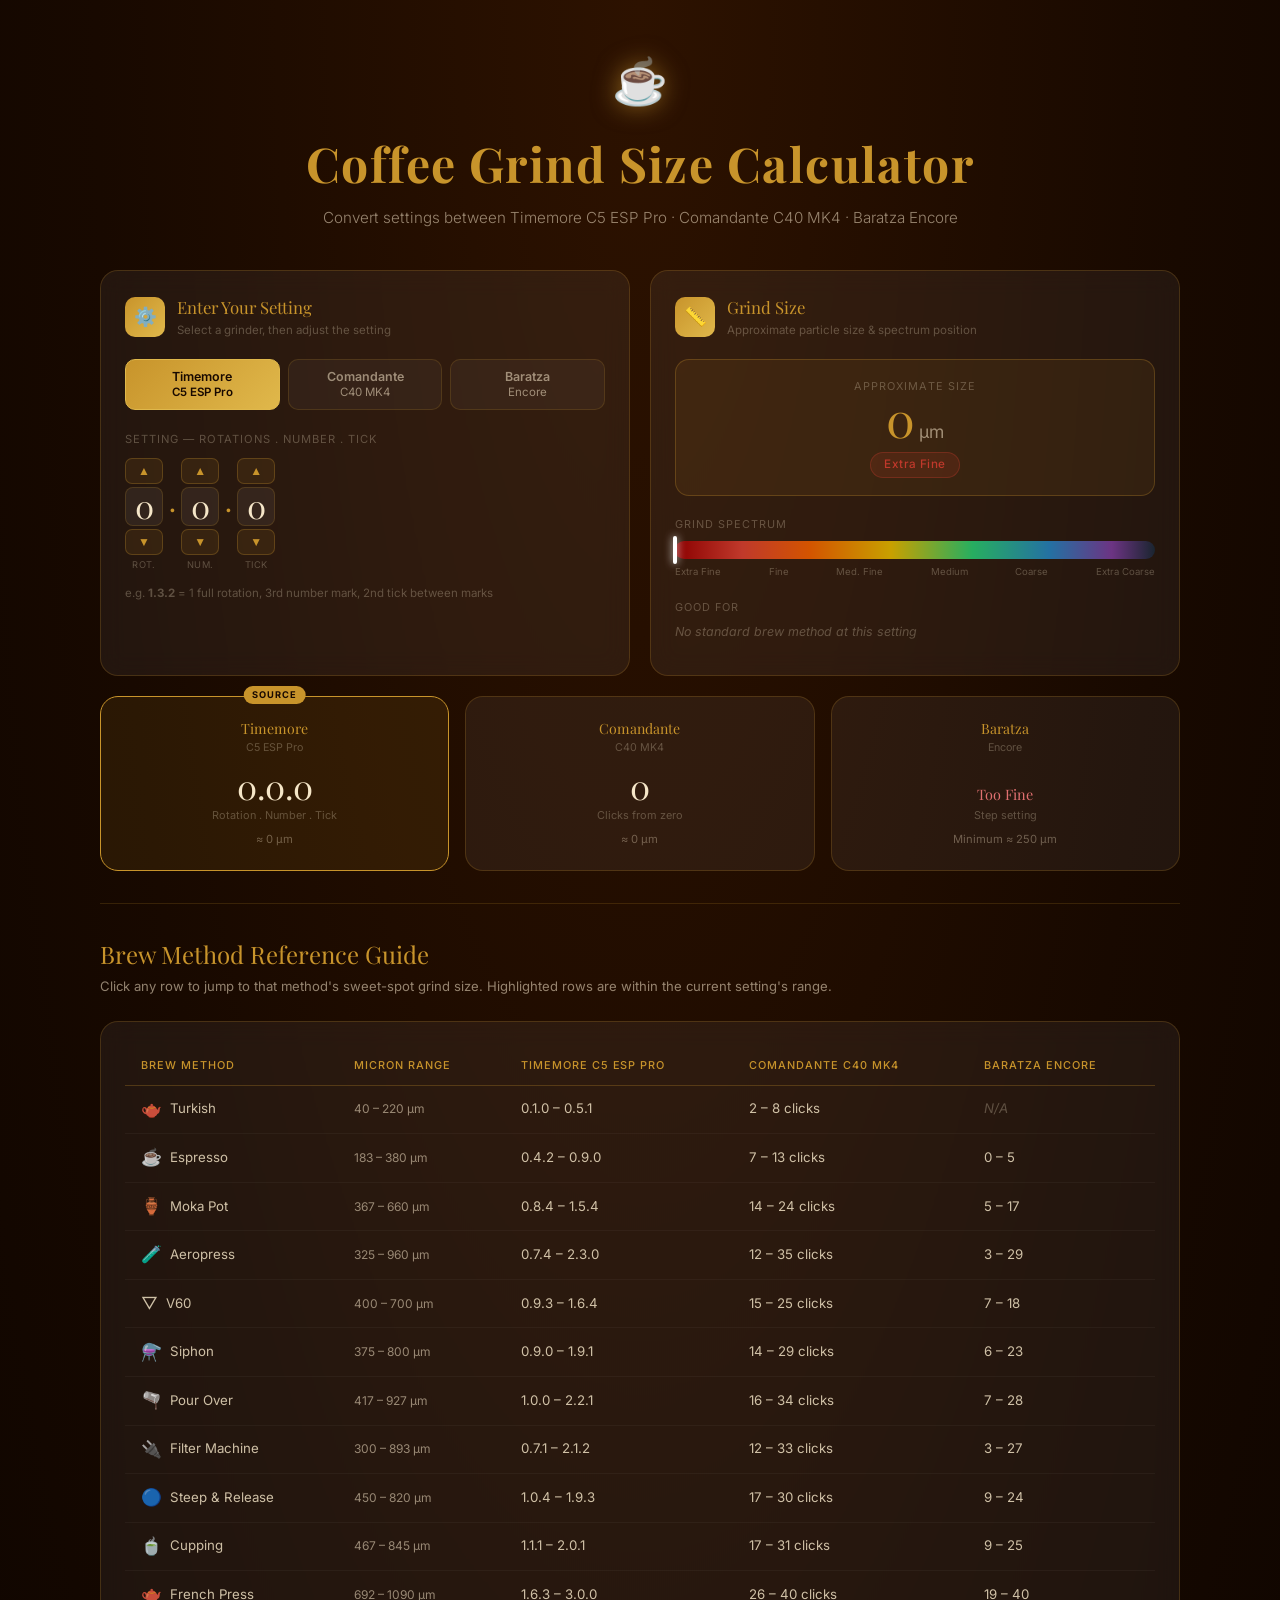
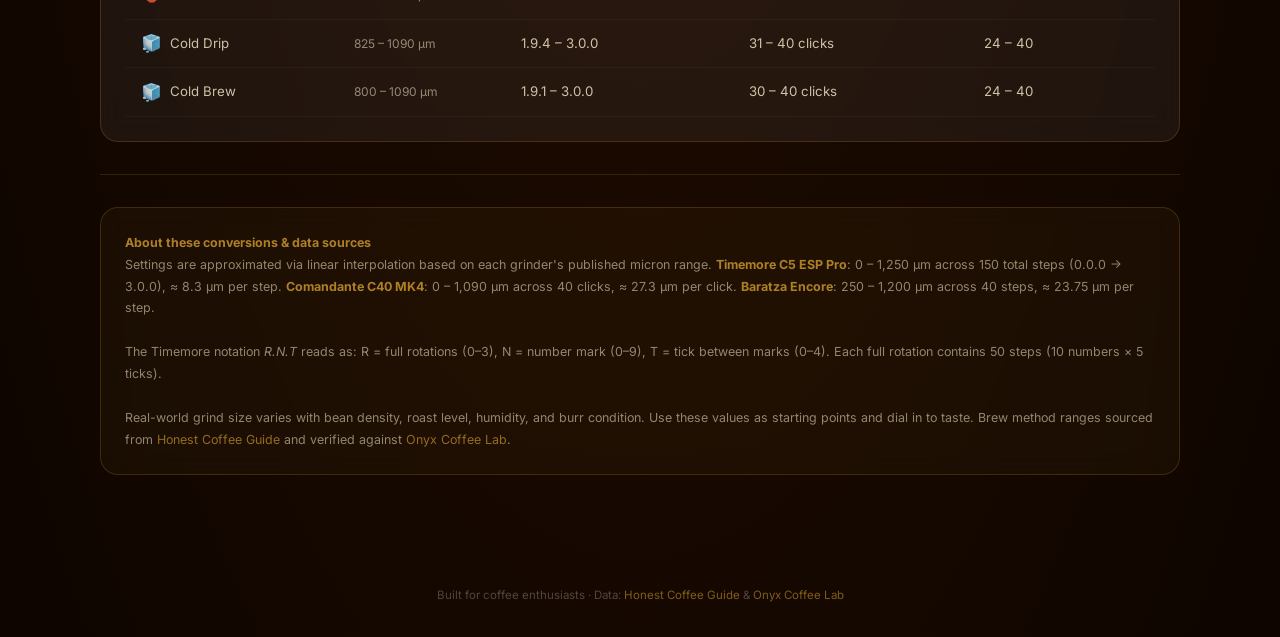
==== index.html @ e6c2d461 "Initial coffee grind calculator" ====
<!DOCTYPE html>
<html lang="en">
<head>
  <meta charset="UTF-8" />
  <meta name="viewport" content="width=device-width, initial-scale=1.0" />
  <title>Coffee Grind Size Calculator</title>
  <link rel="preconnect" href="https://fonts.googleapis.com" />
  <link href="https://fonts.googleapis.com/css2?family=Playfair+Display:ital,wght@0,400;0,600;0,700;1,400&family=Inter:wght@300;400;500;600&display=swap" rel="stylesheet" />
  <style>
    /* ── Reset & Variables ─────────────────────────────────── */
    *, *::before, *::after { box-sizing: border-box; margin: 0; padding: 0; }

    :root {
      --espresso:     #180900;
      --dark:         #2b1100;
      --mid:          #5c3317;
      --caramel:      #c8942b;
      --gold:         #e0b84b;
      --cream:        #f5e6c8;
      --muted:        rgba(245,230,200,0.55);
      --faint:        rgba(245,230,200,0.28);
      --card:         rgba(255,255,255,0.055);
      --card-border:  rgba(200,148,43,0.22);
      --card-hover:   rgba(200,148,43,0.1);
    }

    html { scroll-behavior: smooth; }

    body {
      font-family: 'Inter', sans-serif;
      background: radial-gradient(ellipse at top, #2d1200 0%, #180900 60%, #0e0500 100%);
      min-height: 100vh;
      color: var(--cream);
      line-height: 1.5;
    }

    /* ── Header ─────────────────────────────────────────────── */
    header {
      text-align: center;
      padding: 3rem 1.5rem 2.5rem;
    }
    .header-icon {
      font-size: 2.8rem;
      display: block;
      margin-bottom: 0.75rem;
      filter: drop-shadow(0 0 12px rgba(200,148,43,0.6));
    }
    header h1 {
      font-family: 'Playfair Display', serif;
      font-size: clamp(1.7rem, 4.5vw, 3rem);
      color: var(--caramel);
      letter-spacing: 0.03em;
    }
    header p {
      margin-top: 0.5rem;
      color: var(--muted);
      font-size: clamp(0.8rem, 2vw, 0.95rem);
      font-weight: 300;
    }

    /* ── Layout ─────────────────────────────────────────────── */
    main {
      max-width: 1120px;
      margin: 0 auto;
      padding: 0 1.25rem 5rem;
    }

    .grid-2 {
      display: grid;
      grid-template-columns: 1fr 1fr;
      gap: 1.25rem;
      margin-bottom: 1.25rem;
    }
    @media (max-width: 720px) { .grid-2 { grid-template-columns: 1fr; } }

    .grid-3 {
      display: grid;
      grid-template-columns: repeat(3, 1fr);
      gap: 1rem;
      margin-bottom: 2rem;
    }
    @media (max-width: 600px) { .grid-3 { grid-template-columns: 1fr; } }

    /* ── Cards ───────────────────────────────────────────────── */
    .card {
      background: var(--card);
      border: 1px solid var(--card-border);
      border-radius: 18px;
      padding: 1.5rem;
      backdrop-filter: blur(12px);
    }
    .card-head {
      display: flex;
      align-items: center;
      gap: 0.75rem;
      margin-bottom: 1.25rem;
    }
    .card-icon {
      width: 40px; height: 40px;
      background: linear-gradient(135deg, var(--caramel), var(--gold));
      border-radius: 10px;
      display: flex; align-items: center; justify-content: center;
      font-size: 1.15rem;
      flex-shrink: 0;
    }
    .card-title {
      font-family: 'Playfair Display', serif;
      font-size: 1.05rem;
      color: var(--caramel);
    }
    .card-sub {
      font-size: 0.72rem;
      color: var(--faint);
      margin-top: 0.1rem;
    }

    /* ── Grinder Tabs ────────────────────────────────────────── */
    .grinder-tabs {
      display: flex;
      gap: 0.5rem;
      margin-bottom: 1.35rem;
    }
    .g-tab {
      flex: 1;
      padding: 0.55rem 0.4rem;
      background: rgba(255,255,255,0.04);
      border: 1px solid rgba(200,148,43,0.18);
      border-radius: 10px;
      color: var(--muted);
      font-size: 0.72rem;
      font-family: 'Inter', sans-serif;
      line-height: 1.3;
      text-align: center;
      cursor: pointer;
      transition: all 0.2s;
    }
    .g-tab strong { display: block; font-size: 0.78rem; font-weight: 600; }
    .g-tab:hover { border-color: var(--caramel); color: var(--caramel); }
    .g-tab.active {
      background: linear-gradient(135deg, var(--caramel), var(--gold));
      border-color: var(--gold);
      color: var(--espresso);
      font-weight: 600;
    }

    /* ── Input Panels ────────────────────────────────────────── */
    .panel { display: none; }
    .panel.active { display: block; }

    .input-label {
      font-size: 0.7rem;
      text-transform: uppercase;
      letter-spacing: 0.09em;
      color: var(--faint);
      margin-bottom: 0.6rem;
    }

    /* Timemore spinners */
    .tm-spinners {
      display: flex;
      align-items: flex-start;
      gap: 0.2rem;
      flex-wrap: nowrap;
    }
    .spinner-col {
      display: flex;
      flex-direction: column;
      align-items: center;
      gap: 0.2rem;
    }
    .sp-btn {
      width: 38px; height: 26px;
      background: rgba(200,148,43,0.1);
      border: 1px solid rgba(200,148,43,0.28);
      border-radius: 7px;
      color: var(--caramel);
      font-size: 0.75rem;
      cursor: pointer;
      display: flex; align-items: center; justify-content: center;
      transition: all 0.15s;
      user-select: none;
    }
    .sp-btn:hover { background: rgba(200,148,43,0.25); border-color: var(--caramel); }
    .sp-val {
      font-family: 'Playfair Display', serif;
      font-size: 2rem;
      color: var(--cream);
      width: 38px;
      text-align: center;
      background: rgba(255,255,255,0.06);
      border: 1px solid rgba(200,148,43,0.2);
      border-radius: 8px;
      padding: 0.15rem 0;
      line-height: 1;
    }
    .sp-lbl {
      font-size: 0.58rem;
      color: var(--faint);
      text-transform: uppercase;
      letter-spacing: 0.05em;
    }
    .dot-sep {
      font-size: 1.9rem;
      color: var(--caramel);
      margin-top: 1.75rem;
      padding: 0 0.15rem;
      line-height: 1;
    }

    /* Click / Step controls */
    .num-ctrl {
      display: flex;
      align-items: center;
      gap: 0.75rem;
      margin-bottom: 0.75rem;
    }
    .num-btn {
      width: 36px; height: 36px;
      background: rgba(200,148,43,0.1);
      border: 1px solid rgba(200,148,43,0.3);
      border-radius: 9px;
      color: var(--caramel);
      font-size: 1.3rem;
      cursor: pointer;
      display: flex; align-items: center; justify-content: center;
      transition: all 0.15s;
      user-select: none;
      flex-shrink: 0;
    }
    .num-btn:hover { background: rgba(200,148,43,0.25); border-color: var(--caramel); }
    .num-val {
      font-family: 'Playfair Display', serif;
      font-size: 2.2rem;
      color: var(--cream);
      min-width: 56px;
      text-align: center;
    }
    input[type="range"] {
      flex: 1;
      height: 4px;
      appearance: none;
      background: rgba(200,148,43,0.25);
      border-radius: 2px;
      outline: none;
      cursor: pointer;
    }
    input[type="range"]::-webkit-slider-thumb {
      appearance: none;
      width: 18px; height: 18px;
      background: var(--caramel);
      border-radius: 50%;
      cursor: pointer;
      box-shadow: 0 0 6px rgba(200,148,43,0.5);
    }
    input[type="range"]::-moz-range-thumb {
      width: 18px; height: 18px;
      background: var(--caramel);
      border-radius: 50%;
      border: none;
      cursor: pointer;
    }
    .hint {
      font-size: 0.72rem;
      color: var(--faint);
      margin-top: 0.5rem;
    }

    /* ── Micron Display ──────────────────────────────────────── */
    .micron-box {
      text-align: center;
      padding: 1.1rem 1rem;
      background: rgba(200,148,43,0.09);
      border: 1px solid rgba(200,148,43,0.28);
      border-radius: 14px;
      margin-bottom: 1.25rem;
    }
    .micron-lbl {
      font-size: 0.68rem;
      text-transform: uppercase;
      letter-spacing: 0.1em;
      color: var(--faint);
    }
    .micron-num {
      font-family: 'Playfair Display', serif;
      font-size: 3rem;
      color: var(--caramel);
      line-height: 1;
      margin: 0.2rem 0;
    }
    .micron-unit { font-size: 1.1rem; color: var(--muted); }
    .zone-badge {
      display: inline-block;
      margin-top: 0.4rem;
      padding: 0.2rem 0.85rem;
      border-radius: 20px;
      font-size: 0.73rem;
      font-weight: 500;
      letter-spacing: 0.04em;
    }

    /* ── Spectrum Bar ────────────────────────────────────────── */
    .spectrum-wrap { margin-bottom: 1.25rem; }
    .spectrum-title {
      font-size: 0.68rem;
      text-transform: uppercase;
      letter-spacing: 0.09em;
      color: var(--faint);
      margin-bottom: 0.55rem;
    }
    .spectrum-track {
      position: relative;
      height: 18px;
      border-radius: 9px;
      background: linear-gradient(to right,
        #8B0000 0%, #c0392b 14%,
        #d35400 28%,
        #c8a000 45%,
        #27ae60 62%,
        #2471a3 78%,
        #6c3483 91%,
        #1a252f 100%
      );
      overflow: visible;
    }
    .s-marker {
      position: absolute;
      top: -5px;
      width: 4px;
      height: 28px;
      background: #fff;
      border-radius: 2px;
      transform: translateX(-50%);
      transition: left 0.25s ease;
      box-shadow: 0 0 8px rgba(255,255,255,0.85);
      pointer-events: none;
    }
    .spectrum-labs {
      display: flex;
      justify-content: space-between;
      margin-top: 0.35rem;
      font-size: 0.6rem;
      color: var(--faint);
    }

    /* ── Suggested Methods ───────────────────────────────────── */
    .sug-label {
      font-size: 0.68rem;
      text-transform: uppercase;
      letter-spacing: 0.09em;
      color: var(--faint);
      margin-bottom: 0.45rem;
    }
    .sug-pills { display: flex; flex-wrap: wrap; gap: 0.35rem; min-height: 28px; }
    .sug-pill {
      padding: 0.2rem 0.65rem;
      border: 1px solid rgba(200,148,43,0.3);
      border-radius: 20px;
      background: rgba(200,148,43,0.1);
      font-size: 0.72rem;
      color: var(--caramel);
    }
    .sug-none { font-size: 0.78rem; color: var(--faint); font-style: italic; }

    /* ── Result Cards ────────────────────────────────────────── */
    .res-card {
      background: var(--card);
      border: 1px solid var(--card-border);
      border-radius: 18px;
      padding: 1.35rem 1rem;
      text-align: center;
      position: relative;
      transition: border-color 0.2s, background 0.2s;
    }
    .res-card.source {
      border-color: var(--caramel);
      background: rgba(200,148,43,0.11);
    }
    .res-card.source::before {
      content: 'SOURCE';
      position: absolute;
      top: -11px;
      left: 50%;
      transform: translateX(-50%);
      background: var(--caramel);
      color: var(--espresso);
      font-size: 0.58rem;
      font-weight: 700;
      padding: 2px 9px;
      border-radius: 10px;
      letter-spacing: 0.1em;
    }
    .res-brand {
      font-family: 'Playfair Display', serif;
      font-size: 0.88rem;
      color: var(--caramel);
    }
    .res-model {
      font-size: 0.67rem;
      color: var(--faint);
      margin-bottom: 0.75rem;
    }
    .res-setting {
      font-family: 'Playfair Display', serif;
      font-size: 2.1rem;
      color: var(--cream);
      line-height: 1.1;
    }
    .res-unit {
      font-size: 0.68rem;
      color: var(--faint);
      margin-top: 0.15rem;
    }
    .res-approx {
      font-size: 0.7rem;
      color: rgba(245,230,200,0.35);
      margin-top: 0.5rem;
    }
    .oor { color: #e07070; font-size: 0.9rem; }

    /* ── Divider ─────────────────────────────────────────────── */
    .divider {
      height: 1px;
      background: rgba(200,148,43,0.18);
      margin: 2rem 0;
    }

    /* ── Section Heading ─────────────────────────────────────── */
    .sec-title {
      font-family: 'Playfair Display', serif;
      font-size: 1.5rem;
      color: var(--caramel);
      margin-bottom: 0.35rem;
    }
    .sec-sub {
      font-size: 0.82rem;
      color: var(--muted);
      margin-bottom: 1.5rem;
    }

    /* ── Brew Table ──────────────────────────────────────────── */
    .table-wrap { overflow-x: auto; }
    table {
      width: 100%;
      border-collapse: collapse;
      font-size: 0.83rem;
      min-width: 600px;
    }
    thead th {
      padding: 0.7rem 1rem;
      text-align: left;
      font-size: 0.68rem;
      text-transform: uppercase;
      letter-spacing: 0.09em;
      color: var(--caramel);
      font-weight: 500;
      border-bottom: 1px solid rgba(200,148,43,0.28);
      white-space: nowrap;
    }
    tbody td {
      padding: 0.7rem 1rem;
      border-bottom: 1px solid rgba(255,255,255,0.04);
      color: rgba(245,230,200,0.82);
      vertical-align: middle;
    }
    tbody tr { cursor: pointer; transition: background 0.15s; }
    tbody tr:hover td { background: rgba(200,148,43,0.08); }
    tbody tr.in-range td { background: rgba(200,148,43,0.13); }
    tbody tr.in-range td:first-child { border-left: 3px solid var(--caramel); }
    .meth-cell { display: flex; align-items: center; gap: 0.5rem; }
    .meth-icon { font-size: 1.05rem; }
    .na { color: var(--faint); font-style: italic; }
    .micron-range {
      font-size: 0.75rem;
      color: var(--muted);
      white-space: nowrap;
    }

    /* ── Notes ───────────────────────────────────────────────── */
    .notes {
      font-size: 0.78rem;
      color: var(--muted);
      line-height: 1.75;
    }
    .notes strong { color: rgba(200,148,43,0.85); }
    .notes a { color: rgba(200,148,43,0.7); text-decoration: none; }
    .notes a:hover { color: var(--caramel); text-decoration: underline; }

    /* ── Footer ──────────────────────────────────────────────── */
    footer {
      text-align: center;
      padding: 2rem 1rem;
      font-size: 0.72rem;
      color: var(--faint);
    }
    footer a { color: rgba(200,148,43,0.6); text-decoration: none; }

    /* ── Responsive tweaks ───────────────────────────────────── */
    @media (max-width: 440px) {
      .tm-spinners { gap: 0.1rem; }
      .sp-val { width: 34px; font-size: 1.7rem; }
      .sp-btn { width: 34px; }
      .dot-sep { font-size: 1.5rem; }
    }
  </style>
</head>
<body>

<header>
  <span class="header-icon">☕</span>
  <h1>Coffee Grind Size Calculator</h1>
  <p>Convert settings between Timemore C5 ESP Pro · Comandante C40 MK4 · Baratza Encore</p>
</header>

<main>

  <!-- ── Top Row: Input + Display ─────────────────────────── -->
  <div class="grid-2">

    <!-- Input Panel -->
    <div class="card">
      <div class="card-head">
        <div class="card-icon">⚙️</div>
        <div>
          <div class="card-title">Enter Your Setting</div>
          <div class="card-sub">Select a grinder, then adjust the setting</div>
        </div>
      </div>

      <div class="grinder-tabs">
        <button class="g-tab active" id="tab-timemore" onclick="selectGrinder('timemore')">
          <strong>Timemore</strong>C5 ESP Pro
        </button>
        <button class="g-tab" id="tab-comandante" onclick="selectGrinder('comandante')">
          <strong>Comandante</strong>C40 MK4
        </button>
        <button class="g-tab" id="tab-baratza" onclick="selectGrinder('baratza')">
          <strong>Baratza</strong>Encore
        </button>
      </div>

      <!-- Timemore Panel -->
      <div class="panel active" id="panel-timemore">
        <div class="input-label">Setting — Rotations . Number . Tick</div>
        <div class="tm-spinners">
          <div class="spinner-col">
            <button class="sp-btn" onclick="adjSpinner('r',1)">▲</button>
            <div class="sp-val" id="sv-r">0</div>
            <button class="sp-btn" onclick="adjSpinner('r',-1)">▼</button>
            <div class="sp-lbl">Rot.</div>
          </div>
          <div class="dot-sep">.</div>
          <div class="spinner-col">
            <button class="sp-btn" onclick="adjSpinner('n',1)">▲</button>
            <div class="sp-val" id="sv-n">0</div>
            <button class="sp-btn" onclick="adjSpinner('n',-1)">▼</button>
            <div class="sp-lbl">Num.</div>
          </div>
          <div class="dot-sep">.</div>
          <div class="spinner-col">
            <button class="sp-btn" onclick="adjSpinner('t',1)">▲</button>
            <div class="sp-val" id="sv-t">0</div>
            <button class="sp-btn" onclick="adjSpinner('t',-1)">▼</button>
            <div class="sp-lbl">Tick</div>
          </div>
        </div>
        <p class="hint" style="margin-top:0.8rem">
          e.g. <strong>1.3.2</strong> = 1 full rotation, 3rd number mark, 2nd tick between marks
        </p>
      </div>

      <!-- Comandante Panel -->
      <div class="panel" id="panel-comandante">
        <div class="input-label">Clicks from Zero (0 – 40)</div>
        <div class="num-ctrl">
          <button class="num-btn" onclick="adjClicks(-1)">−</button>
          <div class="num-val" id="nv-clicks">0</div>
          <button class="num-btn" onclick="adjClicks(1)">+</button>
        </div>
        <input type="range" min="0" max="40" value="0" id="sl-clicks" oninput="setClicks(+this.value)" />
        <p class="hint">Each click ≈ 27.3 μm · Red Clix upgrade halves each step to ~13.6 μm</p>
      </div>

      <!-- Baratza Panel -->
      <div class="panel" id="panel-baratza">
        <div class="input-label">Step Setting (0 – 40)</div>
        <div class="num-ctrl">
          <button class="num-btn" onclick="adjSteps(-1)">−</button>
          <div class="num-val" id="nv-steps">0</div>
          <button class="num-btn" onclick="adjSteps(1)">+</button>
        </div>
        <input type="range" min="0" max="40" value="0" id="sl-steps" oninput="setSteps(+this.value)" />
        <p class="hint">Each step ≈ 23.75 μm · Range: 250 – 1,200 μm</p>
      </div>
    </div>

    <!-- Display Panel -->
    <div class="card">
      <div class="card-head">
        <div class="card-icon">📏</div>
        <div>
          <div class="card-title">Grind Size</div>
          <div class="card-sub">Approximate particle size &amp; spectrum position</div>
        </div>
      </div>

      <div class="micron-box">
        <div class="micron-lbl">Approximate Size</div>
        <div>
          <span class="micron-num" id="disp-microns">0</span>
          <span class="micron-unit">μm</span>
        </div>
        <span class="zone-badge" id="zone-badge">—</span>
      </div>

      <div class="spectrum-wrap">
        <div class="spectrum-title">Grind Spectrum</div>
        <div class="spectrum-track">
          <div class="s-marker" id="s-marker" style="left:0%"></div>
        </div>
        <div class="spectrum-labs">
          <span>Extra Fine</span>
          <span>Fine</span>
          <span>Med. Fine</span>
          <span>Medium</span>
          <span>Coarse</span>
          <span>Extra Coarse</span>
        </div>
      </div>

      <div class="sug-label">Good for</div>
      <div class="sug-pills" id="sug-pills">
        <span class="sug-none">Adjust the setting to see brew method suggestions</span>
      </div>
    </div>

  </div><!-- end grid-2 -->

  <!-- ── Converted Settings ─────────────────────────────────── -->
  <div class="grid-3">
    <div class="res-card source" id="rc-timemore">
      <div class="res-brand">Timemore</div>
      <div class="res-model">C5 ESP Pro</div>
      <div class="res-setting" id="rv-timemore">0.0.0</div>
      <div class="res-unit">Rotation . Number . Tick</div>
      <div class="res-approx" id="ra-timemore">≈ 0 μm</div>
    </div>
    <div class="res-card" id="rc-comandante">
      <div class="res-brand">Comandante</div>
      <div class="res-model">C40 MK4</div>
      <div class="res-setting" id="rv-comandante">0</div>
      <div class="res-unit">Clicks from zero</div>
      <div class="res-approx" id="ra-comandante">≈ 0 μm</div>
    </div>
    <div class="res-card" id="rc-baratza">
      <div class="res-brand">Baratza</div>
      <div class="res-model">Encore</div>
      <div class="res-setting" id="rv-baratza">0</div>
      <div class="res-unit">Step setting</div>
      <div class="res-approx" id="ra-baratza">≈ 250 μm</div>
    </div>
  </div>

  <div class="divider"></div>

  <!-- ── Brew Method Reference Table ────────────────────────── -->
  <div class="sec-title">Brew Method Reference Guide</div>
  <div class="sec-sub">
    Click any row to jump to that method's sweet-spot grind size.
    Highlighted rows are within the current setting's range.
  </div>

  <div class="card">
    <div class="table-wrap">
      <table id="brew-table">
        <thead>
          <tr>
            <th>Brew Method</th>
            <th>Micron Range</th>
            <th>Timemore C5 ESP Pro</th>
            <th>Comandante C40 MK4</th>
            <th>Baratza Encore</th>
          </tr>
        </thead>
        <tbody id="brew-tbody"></tbody>
      </table>
    </div>
  </div>

  <div class="divider"></div>

  <!-- ── Notes ──────────────────────────────────────────────── -->
  <div class="card" style="background: rgba(200,148,43,0.05);">
    <p class="notes">
      <strong>About these conversions &amp; data sources</strong><br>
      Settings are approximated via linear interpolation based on each grinder's published micron range.
      <strong>Timemore C5 ESP Pro</strong>: 0 – 1,250 μm across 150 total steps (0.0.0 → 3.0.0), ≈ 8.3 μm per step.
      <strong>Comandante C40 MK4</strong>: 0 – 1,090 μm across 40 clicks, ≈ 27.3 μm per click.
      <strong>Baratza Encore</strong>: 250 – 1,200 μm across 40 steps, ≈ 23.75 μm per step.<br><br>
      The Timemore notation <em>R.N.T</em> reads as: R = full rotations (0–3), N = number mark (0–9), T = tick between marks (0–4).
      Each full rotation contains 50 steps (10 numbers × 5 ticks).<br><br>
      Real-world grind size varies with bean density, roast level, humidity, and burr condition.
      Use these values as starting points and dial in to taste.
      Brew method ranges sourced from
      <a href="https://honestcoffeeguide.com/comandante-c40-mk4-grind-settings/" target="_blank" rel="noopener">Honest Coffee Guide</a>
      and verified against
      <a href="https://onyxcoffeelab.com/pages/grind-size-calculator" target="_blank" rel="noopener">Onyx Coffee Lab</a>.
    </p>
  </div>

</main>

<footer>
  <p>Built for coffee enthusiasts ·
    Data: <a href="https://honestcoffeeguide.com" target="_blank" rel="noopener">Honest Coffee Guide</a>
    &amp; <a href="https://onyxcoffeelab.com/pages/grind-size-calculator" target="_blank" rel="noopener">Onyx Coffee Lab</a>
  </p>
</footer>

<script>
/* ═══════════════════════════════════════════════════════════════
   CONSTANTS
═══════════════════════════════════════════════════════════════ */

// Grinder calibration constants (linear model)
const TM = {
  stepsPerRot: 50,       // 10 numbers × 5 ticks
  maxSteps: 150,         // 3.0.0
  maxMicrons: 1250,
  micronsPerStep: 1250 / 150  // ≈ 8.333
};
const CMD = {
  maxClicks: 40,
  maxMicrons: 1090,
  micronsPerClick: 1090 / 40  // 27.25
};
const BAR = {
  minStep: 0,
  maxStep: 40,
  minMicrons: 250,
  maxMicrons: 1200,
  get micronsPerStep() { return (this.maxMicrons - this.minMicrons) / this.maxStep; } // 23.75
};

// Grind zone definitions
const ZONES = [
  { label: 'Extra Fine',   min:    0, max:  200, color: '#c0392b' },
  { label: 'Fine',         min:  200, max:  400, color: '#d35400' },
  { label: 'Medium Fine',  min:  400, max:  600, color: '#c8a000' },
  { label: 'Medium',       min:  600, max:  800, color: '#27ae60' },
  { label: 'Medium Coarse',min:  800, max: 1000, color: '#2471a3' },
  { label: 'Coarse',       min: 1000, max: 1200, color: '#6c3483' },
  { label: 'Extra Coarse', min: 1200, max: 9999, color: '#2c3e50' },
];

// Brew methods — ranges from Honest Coffee Guide source data
// micronMin / micronMax derived from Timemore & Comandante data
const METHODS = [
  {
    name: 'Turkish',        icon: '🫖',
    micronMin:  40, micronMax:  220,
    tm:  { lo: '0.1.0', hi: '0.5.1' },
    cmd: { lo: 2,   hi: 8   },
    bar: null   // cannot grind fine enough
  },
  {
    name: 'Espresso',       icon: '☕',
    micronMin: 183, micronMax:  380,
    tm:  { lo: '0.4.2', hi: '0.9.0' },
    cmd: { lo: 7,   hi: 13  },
    bar: { lo: 0,   hi: 5   }
  },
  {
    name: 'Moka Pot',       icon: '🏺',
    micronMin: 367, micronMax:  660,
    tm:  { lo: '0.8.4', hi: '1.5.4' },
    cmd: { lo: 14,  hi: 24  },
    bar: { lo: 5,   hi: 17  }
  },
  {
    name: 'Aeropress',      icon: '🧪',
    micronMin: 325, micronMax:  960,
    tm:  { lo: '0.7.4', hi: '2.3.0' },
    cmd: { lo: 12,  hi: 35  },
    bar: { lo: 3,   hi: 29  }
  },
  {
    name: 'V60',            icon: '▽',
    micronMin: 400, micronMax:  700,
    tm:  { lo: '0.9.3', hi: '1.6.4' },
    cmd: { lo: 15,  hi: 25  },
    bar: { lo: 7,   hi: 18  }
  },
  {
    name: 'Siphon',         icon: '⚗️',
    micronMin: 375, micronMax:  800,
    tm:  { lo: '0.9.0', hi: '1.9.1' },
    cmd: { lo: 14,  hi: 29  },
    bar: { lo: 6,   hi: 23  }
  },
  {
    name: 'Pour Over',      icon: '🫗',
    micronMin: 417, micronMax:  927,
    tm:  { lo: '1.0.0', hi: '2.2.1' },
    cmd: { lo: 16,  hi: 34  },
    bar: { lo: 7,   hi: 28  }
  },
  {
    name: 'Filter Machine', icon: '🔌',
    micronMin: 300, micronMax:  893,
    tm:  { lo: '0.7.1', hi: '2.1.2' },
    cmd: { lo: 12,  hi: 33  },
    bar: { lo: 3,   hi: 27  }
  },
  {
    name: 'Steep & Release',icon: '🔵',
    micronMin: 450, micronMax:  820,
    tm:  { lo: '1.0.4', hi: '1.9.3' },
    cmd: { lo: 17,  hi: 30  },
    bar: { lo: 9,   hi: 24  }
  },
  {
    name: 'Cupping',        icon: '🍵',
    micronMin: 467, micronMax:  845,
    tm:  { lo: '1.1.1', hi: '2.0.1' },
    cmd: { lo: 17,  hi: 31  },
    bar: { lo: 9,   hi: 25  }
  },
  {
    name: 'French Press',   icon: '🫖',
    micronMin: 692, micronMax: 1090,
    tm:  { lo: '1.6.3', hi: '3.0.0' },
    cmd: { lo: 26,  hi: 40  },
    bar: { lo: 19,  hi: 40  }
  },
  {
    name: 'Cold Drip',      icon: '🧊',
    micronMin: 825, micronMax: 1090,
    tm:  { lo: '1.9.4', hi: '3.0.0' },
    cmd: { lo: 31,  hi: 40  },
    bar: { lo: 24,  hi: 40  }
  },
  {
    name: 'Cold Brew',      icon: '🧊',
    micronMin: 800, micronMax: 1090,
    tm:  { lo: '1.9.1', hi: '3.0.0' },
    cmd: { lo: 30,  hi: 40  },
    bar: { lo: 24,  hi: 40  }
  },
];

/* ═══════════════════════════════════════════════════════════════
   CONVERSION FUNCTIONS
═══════════════════════════════════════════════════════════════ */

function tmToMicrons(r, n, t) {
  return (r * TM.stepsPerRot + n * 5 + t) * TM.micronsPerStep;
}

function micronsToTm(µ) {
  const steps = Math.round(Math.min(TM.maxSteps, Math.max(0, µ / TM.micronsPerStep)));
  const r = Math.floor(steps / TM.stepsPerRot);
  const rem = steps % TM.stepsPerRot;
  const n = Math.floor(rem / 5);
  const t = rem % 5;
  return { r, n, t };
}

function cmdToMicrons(c)  { return c * CMD.micronsPerClick; }
function micronsToCmd(µ)  { return Math.round(Math.min(CMD.maxClicks, Math.max(0, µ / CMD.micronsPerClick))); }

function barToMicrons(s)  { return BAR.minMicrons + s * BAR.micronsPerStep; }
function micronsToBar(µ)  { return Math.round(Math.min(BAR.maxStep, Math.max(BAR.minStep, (µ - BAR.minMicrons) / BAR.micronsPerStep))); }

function tmStr(r, n, t)   { return `${r}.${n}.${t}`; }

/* ═══════════════════════════════════════════════════════════════
   APP STATE
═══════════════════════════════════════════════════════════════ */

let activeGrinder = 'timemore';
let currentMicrons = 0;

// Per-grinder state
const state = {
  timemore:   { r: 0, n: 0, t: 0 },
  comandante: { clicks: 0 },
  baratza:    { step: 0 }
};

/* ═══════════════════════════════════════════════════════════════
   GRINDER SELECTOR
═══════════════════════════════════════════════════════════════ */

function selectGrinder(g) {
  activeGrinder = g;
  ['timemore', 'comandante', 'baratza'].forEach(id => {
    document.getElementById('tab-'   + id).classList.toggle('active', id === g);
    document.getElementById('panel-' + id).classList.toggle('active', id === g);
    document.getElementById('rc-'    + id).classList.toggle('source', id === g);
  });
  // Recompute microns from currently-stored state for the new active grinder
  computeMicrons();
  updateAll();
}

/* ═══════════════════════════════════════════════════════════════
   INPUT HANDLERS
═══════════════════════════════════════════════════════════════ */

function adjSpinner(field, d) {
  const s = state.timemore;
  if (field === 'r') s.r = clamp(s.r + d, 0, 3);
  if (field === 'n') s.n = clamp(s.n + d, 0, 9);
  if (field === 't') s.t = clamp(s.t + d, 0, 4);
  // Cap at 3.0.0
  if (s.r === 3) { s.n = 0; s.t = 0; }
  document.getElementById('sv-r').textContent = s.r;
  document.getElementById('sv-n').textContent = s.n;
  document.getElementById('sv-t').textContent = s.t;
  computeMicrons(); updateAll();
}

function adjClicks(d) {
  state.comandante.clicks = clamp(state.comandante.clicks + d, 0, 40);
  syncClicksUI();
  computeMicrons(); updateAll();
}
function setClicks(v) {
  state.comandante.clicks = v;
  syncClicksUI();
  computeMicrons(); updateAll();
}
function syncClicksUI() {
  const c = state.comandante.clicks;
  document.getElementById('nv-clicks').textContent = c;
  document.getElementById('sl-clicks').value = c;
}

function adjSteps(d) {
  state.baratza.step = clamp(state.baratza.step + d, 0, 40);
  syncStepsUI();
  computeMicrons(); updateAll();
}
function setSteps(v) {
  state.baratza.step = v;
  syncStepsUI();
  computeMicrons(); updateAll();
}
function syncStepsUI() {
  const s = state.baratza.step;
  document.getElementById('nv-steps').textContent = s;
  document.getElementById('sl-steps').value = s;
}

function computeMicrons() {
  if (activeGrinder === 'timemore') {
    const { r, n, t } = state.timemore;
    currentMicrons = tmToMicrons(r, n, t);
  } else if (activeGrinder === 'comandante') {
    currentMicrons = cmdToMicrons(state.comandante.clicks);
  } else {
    currentMicrons = barToMicrons(state.baratza.step);
  }
}

/* ═══════════════════════════════════════════════════════════════
   JUMP TO METHOD
═══════════════════════════════════════════════════════════════ */

function jumpToMethod(method) {
  const µ = Math.round((method.micronMin + method.micronMax) / 2);
  currentMicrons = µ;

  if (activeGrinder === 'timemore') {
    const { r, n, t } = micronsToTm(µ);
    state.timemore = { r, n, t };
    document.getElementById('sv-r').textContent = r;
    document.getElementById('sv-n').textContent = n;
    document.getElementById('sv-t').textContent = t;
  } else if (activeGrinder === 'comandante') {
    state.comandante.clicks = micronsToCmd(µ);
    syncClicksUI();
  } else {
    state.baratza.step = micronsToBar(µ);
    syncStepsUI();
  }
  updateAll();
}

/* ═══════════════════════════════════════════════════════════════
   UPDATE UI
═══════════════════════════════════════════════════════════════ */

function updateAll() {
  const µ = Math.round(currentMicrons);

  // Micron display
  document.getElementById('disp-microns').textContent = µ;

  // Zone badge
  const zone = ZONES.find(z => µ >= z.min && µ < z.max) || ZONES[ZONES.length - 1];
  const badge = document.getElementById('zone-badge');
  badge.textContent = zone.label;
  badge.style.cssText = `background:${zone.color}28;color:${zone.color};border:1px solid ${zone.color}55;`;

  // Spectrum marker (0 – 1300 μm mapped to 0 – 100%)
  const pct = Math.min(100, (µ / 1300) * 100).toFixed(2);
  document.getElementById('s-marker').style.left = pct + '%';

  // Suggested brew methods
  const matching = METHODS.filter(m => µ >= m.micronMin && µ <= m.micronMax);
  const pillsEl = document.getElementById('sug-pills');
  if (matching.length === 0) {
    pillsEl.innerHTML = '<span class="sug-none">No standard brew method at this setting</span>';
  } else {
    pillsEl.innerHTML = matching.map(m =>
      `<span class="sug-pill">${m.icon} ${m.name}</span>`
    ).join('');
  }

  // Result cards
  // --- Timemore
  const tm = micronsToTm(µ);
  const tmµ = Math.round(tmToMicrons(tm.r, tm.n, tm.t));
  document.getElementById('rv-timemore').textContent = tmStr(tm.r, tm.n, tm.t);
  document.getElementById('ra-timemore').textContent = `≈ ${tmµ} μm`;

  // --- Comandante
  if (µ > CMD.maxMicrons) {
    document.getElementById('rv-comandante').innerHTML = '<span class="oor">Max (40)</span>';
    document.getElementById('ra-comandante').textContent = '≈ 1,090 μm (max)';
  } else {
    const c = micronsToCmd(µ);
    document.getElementById('rv-comandante').textContent = c;
    document.getElementById('ra-comandante').textContent = `≈ ${Math.round(cmdToMicrons(c))} μm`;
  }

  // --- Baratza
  if (µ < BAR.minMicrons) {
    document.getElementById('rv-baratza').innerHTML = '<span class="oor">Too Fine</span>';
    document.getElementById('ra-baratza').textContent = 'Minimum ≈ 250 μm';
  } else if (µ > BAR.maxMicrons) {
    document.getElementById('rv-baratza').innerHTML = '<span class="oor">Max (40)</span>';
    document.getElementById('ra-baratza').textContent = '≈ 1,200 μm (max)';
  } else {
    const s = micronsToBar(µ);
    document.getElementById('rv-baratza').textContent = s;
    document.getElementById('ra-baratza').textContent = `≈ ${Math.round(barToMicrons(s))} μm`;
  }

  // Brew table row highlights
  document.querySelectorAll('#brew-tbody tr').forEach((row, i) => {
    const m = METHODS[i];
    row.classList.toggle('in-range', µ >= m.micronMin && µ <= m.micronMax);
  });
}

/* ═══════════════════════════════════════════════════════════════
   BUILD BREW TABLE
═══════════════════════════════════════════════════════════════ */

function buildBrewTable() {
  const tbody = document.getElementById('brew-tbody');
  METHODS.forEach(m => {
    const tr = document.createElement('tr');
    tr.onclick = () => jumpToMethod(m);

    const barCell = m.bar
      ? `${m.bar.lo} – ${m.bar.hi}`
      : '<span class="na">N/A</span>';

    tr.innerHTML = `
      <td><div class="meth-cell"><span class="meth-icon">${m.icon}</span><span>${m.name}</span></div></td>
      <td class="micron-range">${m.micronMin} – ${m.micronMax} μm</td>
      <td>${m.tm.lo} – ${m.tm.hi}</td>
      <td>${m.cmd.lo} – ${m.cmd.hi} clicks</td>
      <td>${barCell}</td>
    `;
    tbody.appendChild(tr);
  });
}

/* ═══════════════════════════════════════════════════════════════
   UTIL
═══════════════════════════════════════════════════════════════ */

function clamp(v, lo, hi) { return Math.min(hi, Math.max(lo, v)); }

/* ═══════════════════════════════════════════════════════════════
   INIT
═══════════════════════════════════════════════════════════════ */

buildBrewTable();
updateAll();
</script>

</body>
</html>
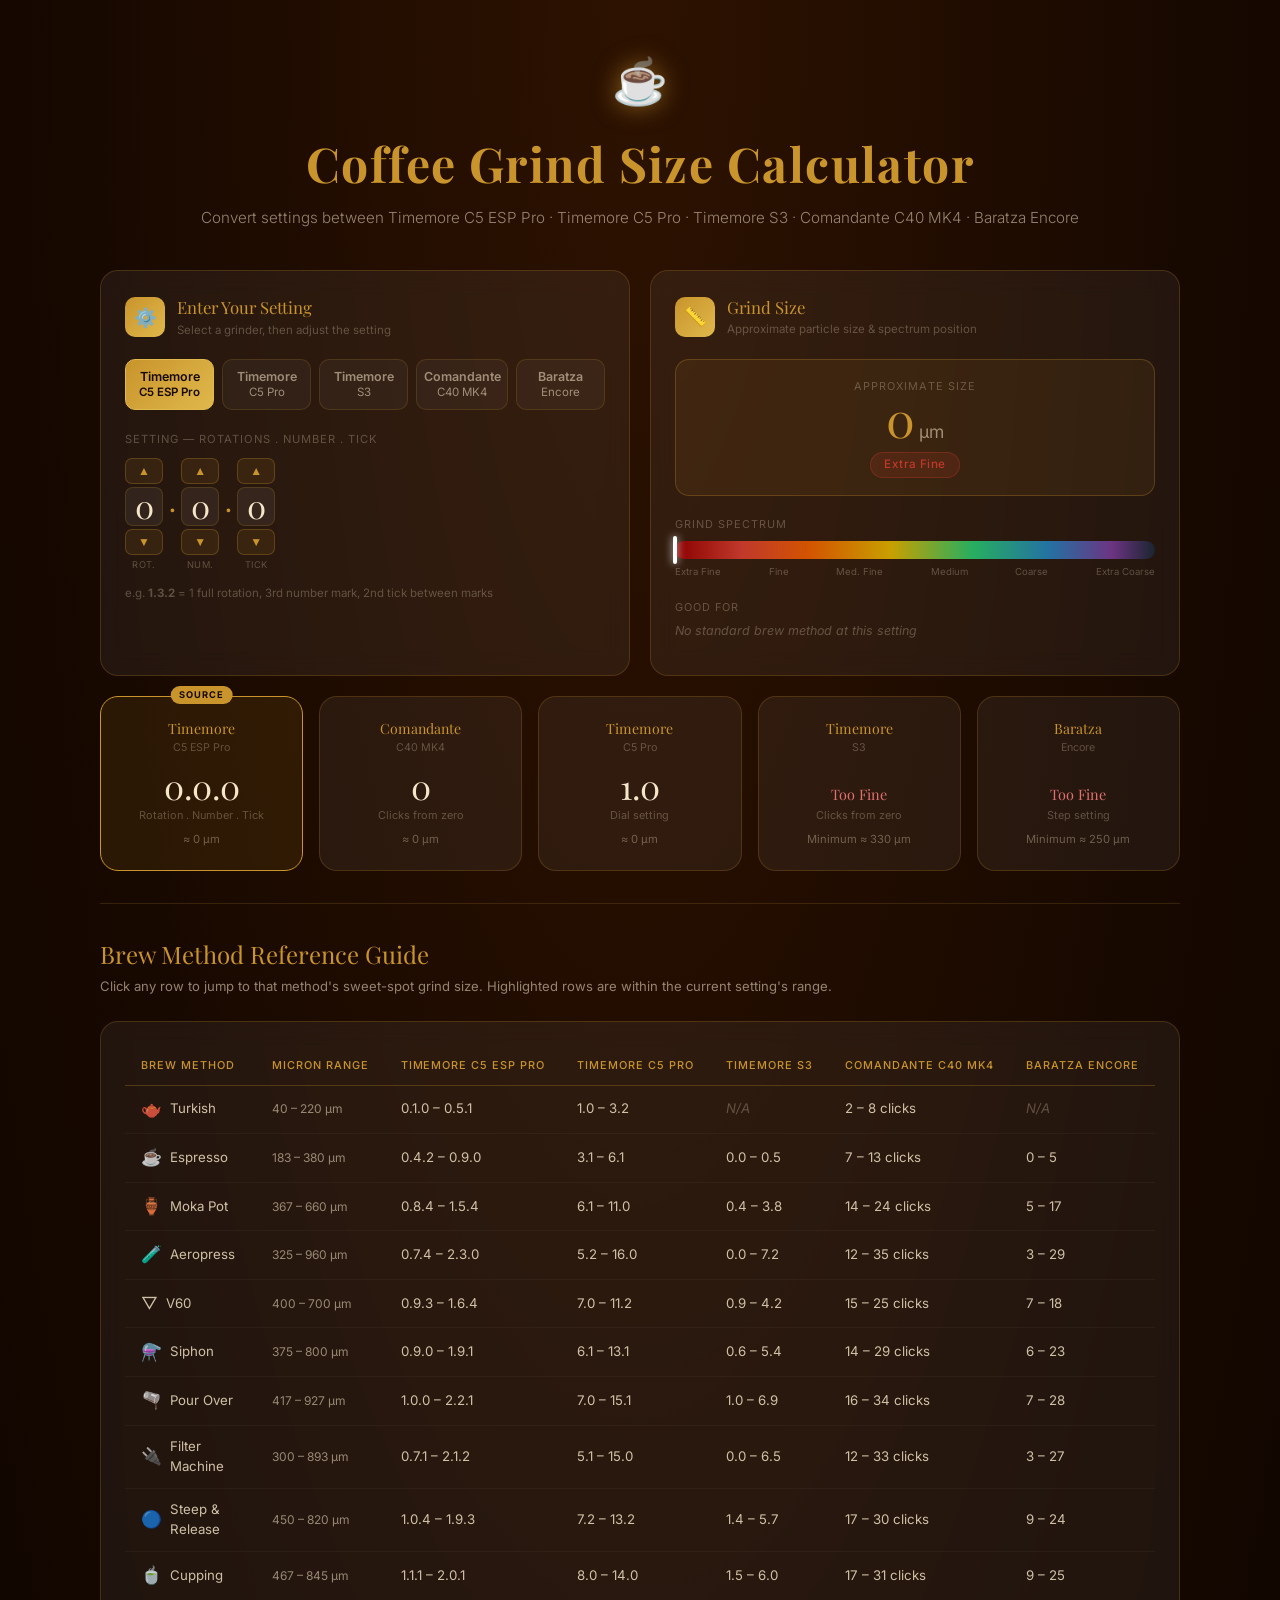
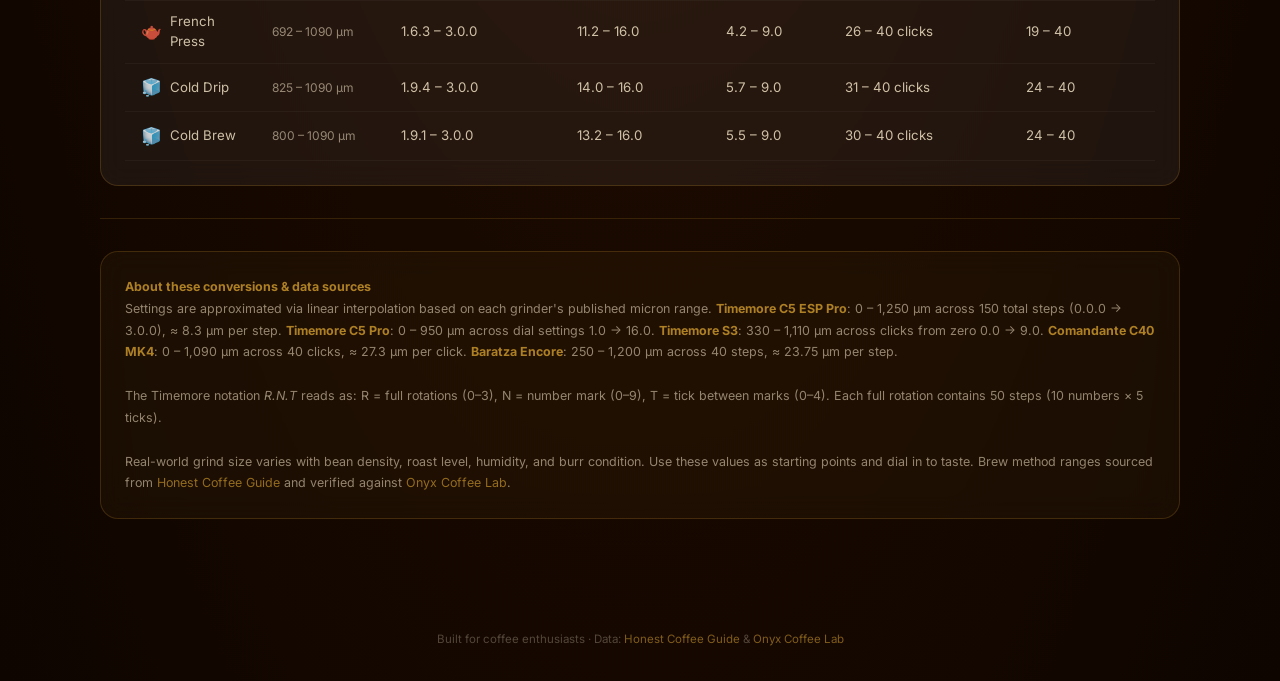
==== commit e5c2ff59: "Add Timemore C5 Pro and S3 support with UI adjustments" ====
--- a/index.html
+++ b/index.html
@@ -75,11 +75,13 @@
 
     .grid-3 {
       display: grid;
-      grid-template-columns: repeat(3, 1fr);
+      grid-template-columns: repeat(5, minmax(0, 1fr));
       gap: 1rem;
       margin-bottom: 2rem;
     }
-    @media (max-width: 600px) { .grid-3 { grid-template-columns: 1fr; } }
+    @media (max-width: 1100px) { .grid-3 { grid-template-columns: repeat(3, 1fr); } }
+    @media (max-width: 760px) { .grid-3 { grid-template-columns: repeat(2, 1fr); } }
+    @media (max-width: 520px) { .grid-3 { grid-template-columns: 1fr; } }
 
     /* ── Cards ───────────────────────────────────────────────── */
     .card {
@@ -508,7 +510,7 @@
 <header>
   <span class="header-icon">☕</span>
   <h1>Coffee Grind Size Calculator</h1>
-  <p>Convert settings between Timemore C5 ESP Pro · Comandante C40 MK4 · Baratza Encore</p>
+  <p>Convert settings between Timemore C5 ESP Pro · Timemore C5 Pro · Timemore S3 · Comandante C40 MK4 · Baratza Encore</p>
 </header>
 
 <main>
@@ -529,6 +531,12 @@
       <div class="grinder-tabs">
         <button class="g-tab active" id="tab-timemore" onclick="selectGrinder('timemore')">
           <strong>Timemore</strong>C5 ESP Pro
+        </button>
+        <button class="g-tab" id="tab-c5pro" onclick="selectGrinder('c5pro')">
+          <strong>Timemore</strong>C5 Pro
+        </button>
+        <button class="g-tab" id="tab-s3" onclick="selectGrinder('s3')">
+          <strong>Timemore</strong>S3
         </button>
         <button class="g-tab" id="tab-comandante" onclick="selectGrinder('comandante')">
           <strong>Comandante</strong>C40 MK4
@@ -568,6 +576,30 @@
         </p>
       </div>
 
+      <!-- Timemore C5 Pro Panel -->
+      <div class="panel" id="panel-c5pro">
+        <div class="input-label">Dial Setting (1.0 – 16.0)</div>
+        <div class="num-ctrl">
+          <button class="num-btn" onclick="adjC5Pro(-0.1)">−</button>
+          <div class="num-val" id="nv-c5pro">1.0</div>
+          <button class="num-btn" onclick="adjC5Pro(0.1)">+</button>
+        </div>
+        <input type="range" min="1" max="16" step="0.1" value="1" id="sl-c5pro" oninput="setC5Pro(+this.value)" />
+        <p class="hint">Honest Coffee Guide range: 0 – 950 μm across settings 1.0 – 16.0</p>
+      </div>
+
+      <!-- Timemore S3 Panel -->
+      <div class="panel" id="panel-s3">
+        <div class="input-label">Clicks from Zero (0.0 – 9.0)</div>
+        <div class="num-ctrl">
+          <button class="num-btn" onclick="adjS3(-0.1)">−</button>
+          <div class="num-val" id="nv-s3">0.0</div>
+          <button class="num-btn" onclick="adjS3(0.1)">+</button>
+        </div>
+        <input type="range" min="0" max="9" step="0.1" value="0" id="sl-s3" oninput="setS3(+this.value)" />
+        <p class="hint">Honest Coffee Guide range: 330 – 1,110 μm across settings 0.0 – 9.0</p>
+      </div>
+
       <!-- Comandante Panel -->
       <div class="panel" id="panel-comandante">
         <div class="input-label">Clicks from Zero (0 – 40)</div>
@@ -651,6 +683,20 @@
       <div class="res-unit">Clicks from zero</div>
       <div class="res-approx" id="ra-comandante">≈ 0 μm</div>
     </div>
+    <div class="res-card" id="rc-c5pro">
+      <div class="res-brand">Timemore</div>
+      <div class="res-model">C5 Pro</div>
+      <div class="res-setting" id="rv-c5pro">1.0</div>
+      <div class="res-unit">Dial setting</div>
+      <div class="res-approx" id="ra-c5pro">≈ 0 μm</div>
+    </div>
+    <div class="res-card" id="rc-s3">
+      <div class="res-brand">Timemore</div>
+      <div class="res-model">S3</div>
+      <div class="res-setting" id="rv-s3">0.0</div>
+      <div class="res-unit">Clicks from zero</div>
+      <div class="res-approx" id="ra-s3">≈ 330 μm</div>
+    </div>
     <div class="res-card" id="rc-baratza">
       <div class="res-brand">Baratza</div>
       <div class="res-model">Encore</div>
@@ -677,6 +723,8 @@
             <th>Brew Method</th>
             <th>Micron Range</th>
             <th>Timemore C5 ESP Pro</th>
+            <th>Timemore C5 Pro</th>
+            <th>Timemore S3</th>
             <th>Comandante C40 MK4</th>
             <th>Baratza Encore</th>
           </tr>
@@ -694,6 +742,8 @@
       <strong>About these conversions &amp; data sources</strong><br>
       Settings are approximated via linear interpolation based on each grinder's published micron range.
       <strong>Timemore C5 ESP Pro</strong>: 0 – 1,250 μm across 150 total steps (0.0.0 → 3.0.0), ≈ 8.3 μm per step.
+      <strong>Timemore C5 Pro</strong>: 0 – 950 μm across dial settings 1.0 → 16.0.
+      <strong>Timemore S3</strong>: 330 – 1,110 μm across clicks from zero 0.0 → 9.0.
       <strong>Comandante C40 MK4</strong>: 0 – 1,090 μm across 40 clicks, ≈ 27.3 μm per click.
       <strong>Baratza Encore</strong>: 250 – 1,200 μm across 40 steps, ≈ 23.75 μm per step.<br><br>
       The Timemore notation <em>R.N.T</em> reads as: R = full rotations (0–3), N = number mark (0–9), T = tick between marks (0–4).
@@ -727,6 +777,20 @@
   maxSteps: 150,         // 3.0.0
   maxMicrons: 1250,
   micronsPerStep: 1250 / 150  // ≈ 8.333
+};
+const C5P = {
+  minSetting: 1,
+  maxSetting: 16,
+  minMicrons: 0,
+  maxMicrons: 950,
+  get micronsPerStep() { return (this.maxMicrons - this.minMicrons) / (this.maxSetting - this.minSetting); }
+};
+const S3 = {
+  minSetting: 0,
+  maxSetting: 9,
+  minMicrons: 330,
+  maxMicrons: 1110,
+  get micronsPerStep() { return (this.maxMicrons - this.minMicrons) / (this.maxSetting - this.minSetting); }
 };
 const CMD = {
   maxClicks: 40,
@@ -759,6 +823,8 @@
     name: 'Turkish',        icon: '🫖',
     micronMin:  40, micronMax:  220,
     tm:  { lo: '0.1.0', hi: '0.5.1' },
+    c5pro: { lo: '1.0', hi: '3.2' },
+    s3: null,
     cmd: { lo: 2,   hi: 8   },
     bar: null   // cannot grind fine enough
   },
@@ -766,6 +832,8 @@
     name: 'Espresso',       icon: '☕',
     micronMin: 183, micronMax:  380,
     tm:  { lo: '0.4.2', hi: '0.9.0' },
+    c5pro: { lo: '3.1', hi: '6.1' },
+    s3: { lo: '0.0', hi: '0.5' },
     cmd: { lo: 7,   hi: 13  },
     bar: { lo: 0,   hi: 5   }
   },
@@ -773,6 +841,8 @@
     name: 'Moka Pot',       icon: '🏺',
     micronMin: 367, micronMax:  660,
     tm:  { lo: '0.8.4', hi: '1.5.4' },
+    c5pro: { lo: '6.1', hi: '11.0' },
+    s3: { lo: '0.4', hi: '3.8' },
     cmd: { lo: 14,  hi: 24  },
     bar: { lo: 5,   hi: 17  }
   },
@@ -780,6 +850,8 @@
     name: 'Aeropress',      icon: '🧪',
     micronMin: 325, micronMax:  960,
     tm:  { lo: '0.7.4', hi: '2.3.0' },
+    c5pro: { lo: '5.2', hi: '16.0' },
+    s3: { lo: '0.0', hi: '7.2' },
     cmd: { lo: 12,  hi: 35  },
     bar: { lo: 3,   hi: 29  }
   },
@@ -787,6 +859,8 @@
     name: 'V60',            icon: '▽',
     micronMin: 400, micronMax:  700,
     tm:  { lo: '0.9.3', hi: '1.6.4' },
+    c5pro: { lo: '7.0', hi: '11.2' },
+    s3: { lo: '0.9', hi: '4.2' },
     cmd: { lo: 15,  hi: 25  },
     bar: { lo: 7,   hi: 18  }
   },
@@ -794,6 +868,8 @@
     name: 'Siphon',         icon: '⚗️',
     micronMin: 375, micronMax:  800,
     tm:  { lo: '0.9.0', hi: '1.9.1' },
+    c5pro: { lo: '6.1', hi: '13.1' },
+    s3: { lo: '0.6', hi: '5.4' },
     cmd: { lo: 14,  hi: 29  },
     bar: { lo: 6,   hi: 23  }
   },
@@ -801,6 +877,8 @@
     name: 'Pour Over',      icon: '🫗',
     micronMin: 417, micronMax:  927,
     tm:  { lo: '1.0.0', hi: '2.2.1' },
+    c5pro: { lo: '7.0', hi: '15.1' },
+    s3: { lo: '1.0', hi: '6.9' },
     cmd: { lo: 16,  hi: 34  },
     bar: { lo: 7,   hi: 28  }
   },
@@ -808,6 +886,8 @@
     name: 'Filter Machine', icon: '🔌',
     micronMin: 300, micronMax:  893,
     tm:  { lo: '0.7.1', hi: '2.1.2' },
+    c5pro: { lo: '5.1', hi: '15.0' },
+    s3: { lo: '0.0', hi: '6.5' },
     cmd: { lo: 12,  hi: 33  },
     bar: { lo: 3,   hi: 27  }
   },
@@ -815,6 +895,8 @@
     name: 'Steep & Release',icon: '🔵',
     micronMin: 450, micronMax:  820,
     tm:  { lo: '1.0.4', hi: '1.9.3' },
+    c5pro: { lo: '7.2', hi: '13.2' },
+    s3: { lo: '1.4', hi: '5.7' },
     cmd: { lo: 17,  hi: 30  },
     bar: { lo: 9,   hi: 24  }
   },
@@ -822,6 +904,8 @@
     name: 'Cupping',        icon: '🍵',
     micronMin: 467, micronMax:  845,
     tm:  { lo: '1.1.1', hi: '2.0.1' },
+    c5pro: { lo: '8.0', hi: '14.0' },
+    s3: { lo: '1.5', hi: '6.0' },
     cmd: { lo: 17,  hi: 31  },
     bar: { lo: 9,   hi: 25  }
   },
@@ -829,6 +913,8 @@
     name: 'French Press',   icon: '🫖',
     micronMin: 692, micronMax: 1090,
     tm:  { lo: '1.6.3', hi: '3.0.0' },
+    c5pro: { lo: '11.2', hi: '16.0' },
+    s3: { lo: '4.2', hi: '9.0' },
     cmd: { lo: 26,  hi: 40  },
     bar: { lo: 19,  hi: 40  }
   },
@@ -836,6 +922,8 @@
     name: 'Cold Drip',      icon: '🧊',
     micronMin: 825, micronMax: 1090,
     tm:  { lo: '1.9.4', hi: '3.0.0' },
+    c5pro: { lo: '14.0', hi: '16.0' },
+    s3: { lo: '5.7', hi: '9.0' },
     cmd: { lo: 31,  hi: 40  },
     bar: { lo: 24,  hi: 40  }
   },
@@ -843,6 +931,8 @@
     name: 'Cold Brew',      icon: '🧊',
     micronMin: 800, micronMax: 1090,
     tm:  { lo: '1.9.1', hi: '3.0.0' },
+    c5pro: { lo: '13.2', hi: '16.0' },
+    s3: { lo: '5.5', hi: '9.0' },
     cmd: { lo: 30,  hi: 40  },
     bar: { lo: 24,  hi: 40  }
   },
@@ -871,7 +961,26 @@
 function barToMicrons(s)  { return BAR.minMicrons + s * BAR.micronsPerStep; }
 function micronsToBar(µ)  { return Math.round(Math.min(BAR.maxStep, Math.max(BAR.minStep, (µ - BAR.minMicrons) / BAR.micronsPerStep))); }
 
+function c5ProToMicrons(v) {
+  const clamped = clamp(v, C5P.minSetting, C5P.maxSetting);
+  return C5P.minMicrons + (clamped - C5P.minSetting) * C5P.micronsPerStep;
+}
+function micronsToC5Pro(µ) {
+  const raw = C5P.minSetting + (µ - C5P.minMicrons) / C5P.micronsPerStep;
+  return clamp(raw, C5P.minSetting, C5P.maxSetting);
+}
+
+function s3ToMicrons(v) {
+  const clamped = clamp(v, S3.minSetting, S3.maxSetting);
+  return S3.minMicrons + (clamped - S3.minSetting) * S3.micronsPerStep;
+}
+function micronsToS3(µ) {
+  const raw = S3.minSetting + (µ - S3.minMicrons) / S3.micronsPerStep;
+  return clamp(raw, S3.minSetting, S3.maxSetting);
+}
+
 function tmStr(r, n, t)   { return `${r}.${n}.${t}`; }
+function formatDial(v) { return Number(v).toFixed(1); }
 
 /* ═══════════════════════════════════════════════════════════════
    APP STATE
@@ -883,6 +992,8 @@
 // Per-grinder state
 const state = {
   timemore:   { r: 0, n: 0, t: 0 },
+  c5pro:      { setting: 1 },
+  s3:         { setting: 0 },
   comandante: { clicks: 0 },
   baratza:    { step: 0 }
 };
@@ -893,7 +1004,7 @@
 
 function selectGrinder(g) {
   activeGrinder = g;
-  ['timemore', 'comandante', 'baratza'].forEach(id => {
+  ['timemore', 'c5pro', 's3', 'comandante', 'baratza'].forEach(id => {
     document.getElementById('tab-'   + id).classList.toggle('active', id === g);
     document.getElementById('panel-' + id).classList.toggle('active', id === g);
     document.getElementById('rc-'    + id).classList.toggle('source', id === g);
@@ -925,6 +1036,39 @@
   syncClicksUI();
   computeMicrons(); updateAll();
 }
+
+function adjC5Pro(d) {
+  state.c5pro.setting = round1(clamp(state.c5pro.setting + d, C5P.minSetting, C5P.maxSetting));
+  syncC5ProUI();
+  computeMicrons(); updateAll();
+}
+function setC5Pro(v) {
+  state.c5pro.setting = round1(clamp(v, C5P.minSetting, C5P.maxSetting));
+  syncC5ProUI();
+  computeMicrons(); updateAll();
+}
+function syncC5ProUI() {
+  const v = state.c5pro.setting;
+  document.getElementById('nv-c5pro').textContent = formatDial(v);
+  document.getElementById('sl-c5pro').value = v;
+}
+
+function adjS3(d) {
+  state.s3.setting = round1(clamp(state.s3.setting + d, S3.minSetting, S3.maxSetting));
+  syncS3UI();
+  computeMicrons(); updateAll();
+}
+function setS3(v) {
+  state.s3.setting = round1(clamp(v, S3.minSetting, S3.maxSetting));
+  syncS3UI();
+  computeMicrons(); updateAll();
+}
+function syncS3UI() {
+  const v = state.s3.setting;
+  document.getElementById('nv-s3').textContent = formatDial(v);
+  document.getElementById('sl-s3').value = v;
+}
+
 function setClicks(v) {
   state.comandante.clicks = v;
   syncClicksUI();
@@ -956,6 +1100,10 @@
   if (activeGrinder === 'timemore') {
     const { r, n, t } = state.timemore;
     currentMicrons = tmToMicrons(r, n, t);
+  } else if (activeGrinder === 'c5pro') {
+    currentMicrons = c5ProToMicrons(state.c5pro.setting);
+  } else if (activeGrinder === 's3') {
+    currentMicrons = s3ToMicrons(state.s3.setting);
   } else if (activeGrinder === 'comandante') {
     currentMicrons = cmdToMicrons(state.comandante.clicks);
   } else {
@@ -977,6 +1125,12 @@
     document.getElementById('sv-r').textContent = r;
     document.getElementById('sv-n').textContent = n;
     document.getElementById('sv-t').textContent = t;
+  } else if (activeGrinder === 'c5pro') {
+    state.c5pro.setting = round1(micronsToC5Pro(µ));
+    syncC5ProUI();
+  } else if (activeGrinder === 's3') {
+    state.s3.setting = round1(micronsToS3(µ));
+    syncS3UI();
   } else if (activeGrinder === 'comandante') {
     state.comandante.clicks = micronsToCmd(µ);
     syncClicksUI();
@@ -1024,6 +1178,29 @@
   const tmµ = Math.round(tmToMicrons(tm.r, tm.n, tm.t));
   document.getElementById('rv-timemore').textContent = tmStr(tm.r, tm.n, tm.t);
   document.getElementById('ra-timemore').textContent = `≈ ${tmµ} μm`;
+
+  // --- Timemore C5 Pro
+  if (µ > C5P.maxMicrons) {
+    document.getElementById('rv-c5pro').innerHTML = '<span class="oor">Max (16.0)</span>';
+    document.getElementById('ra-c5pro').textContent = '≈ 950 μm (max)';
+  } else {
+    const c5 = round1(micronsToC5Pro(µ));
+    document.getElementById('rv-c5pro').textContent = formatDial(c5);
+    document.getElementById('ra-c5pro').textContent = `≈ ${Math.round(c5ProToMicrons(c5))} μm`;
+  }
+
+  // --- Timemore S3
+  if (µ < S3.minMicrons) {
+    document.getElementById('rv-s3').innerHTML = '<span class="oor">Too Fine</span>';
+    document.getElementById('ra-s3').textContent = 'Minimum ≈ 330 μm';
+  } else if (µ > S3.maxMicrons) {
+    document.getElementById('rv-s3').innerHTML = '<span class="oor">Max (9.0)</span>';
+    document.getElementById('ra-s3').textContent = '≈ 1,110 μm (max)';
+  } else {
+    const s3 = round1(micronsToS3(µ));
+    document.getElementById('rv-s3').textContent = formatDial(s3);
+    document.getElementById('ra-s3').textContent = `≈ ${Math.round(s3ToMicrons(s3))} μm`;
+  }
 
   // --- Comandante
   if (µ > CMD.maxMicrons) {
@@ -1065,6 +1242,14 @@
     const tr = document.createElement('tr');
     tr.onclick = () => jumpToMethod(m);
 
+    const c5ProCell = m.c5pro
+      ? `${m.c5pro.lo} – ${m.c5pro.hi}`
+      : '<span class="na">N/A</span>';
+
+    const s3Cell = m.s3
+      ? `${m.s3.lo} – ${m.s3.hi}`
+      : '<span class="na">N/A</span>';
+
     const barCell = m.bar
       ? `${m.bar.lo} – ${m.bar.hi}`
       : '<span class="na">N/A</span>';
@@ -1073,6 +1258,8 @@
       <td><div class="meth-cell"><span class="meth-icon">${m.icon}</span><span>${m.name}</span></div></td>
       <td class="micron-range">${m.micronMin} – ${m.micronMax} μm</td>
       <td>${m.tm.lo} – ${m.tm.hi}</td>
+      <td>${c5ProCell}</td>
+      <td>${s3Cell}</td>
       <td>${m.cmd.lo} – ${m.cmd.hi} clicks</td>
       <td>${barCell}</td>
     `;
@@ -1085,6 +1272,7 @@
 ═══════════════════════════════════════════════════════════════ */
 
 function clamp(v, lo, hi) { return Math.min(hi, Math.max(lo, v)); }
+function round1(v) { return Math.round(v * 10) / 10; }
 
 /* ═══════════════════════════════════════════════════════════════
    INIT
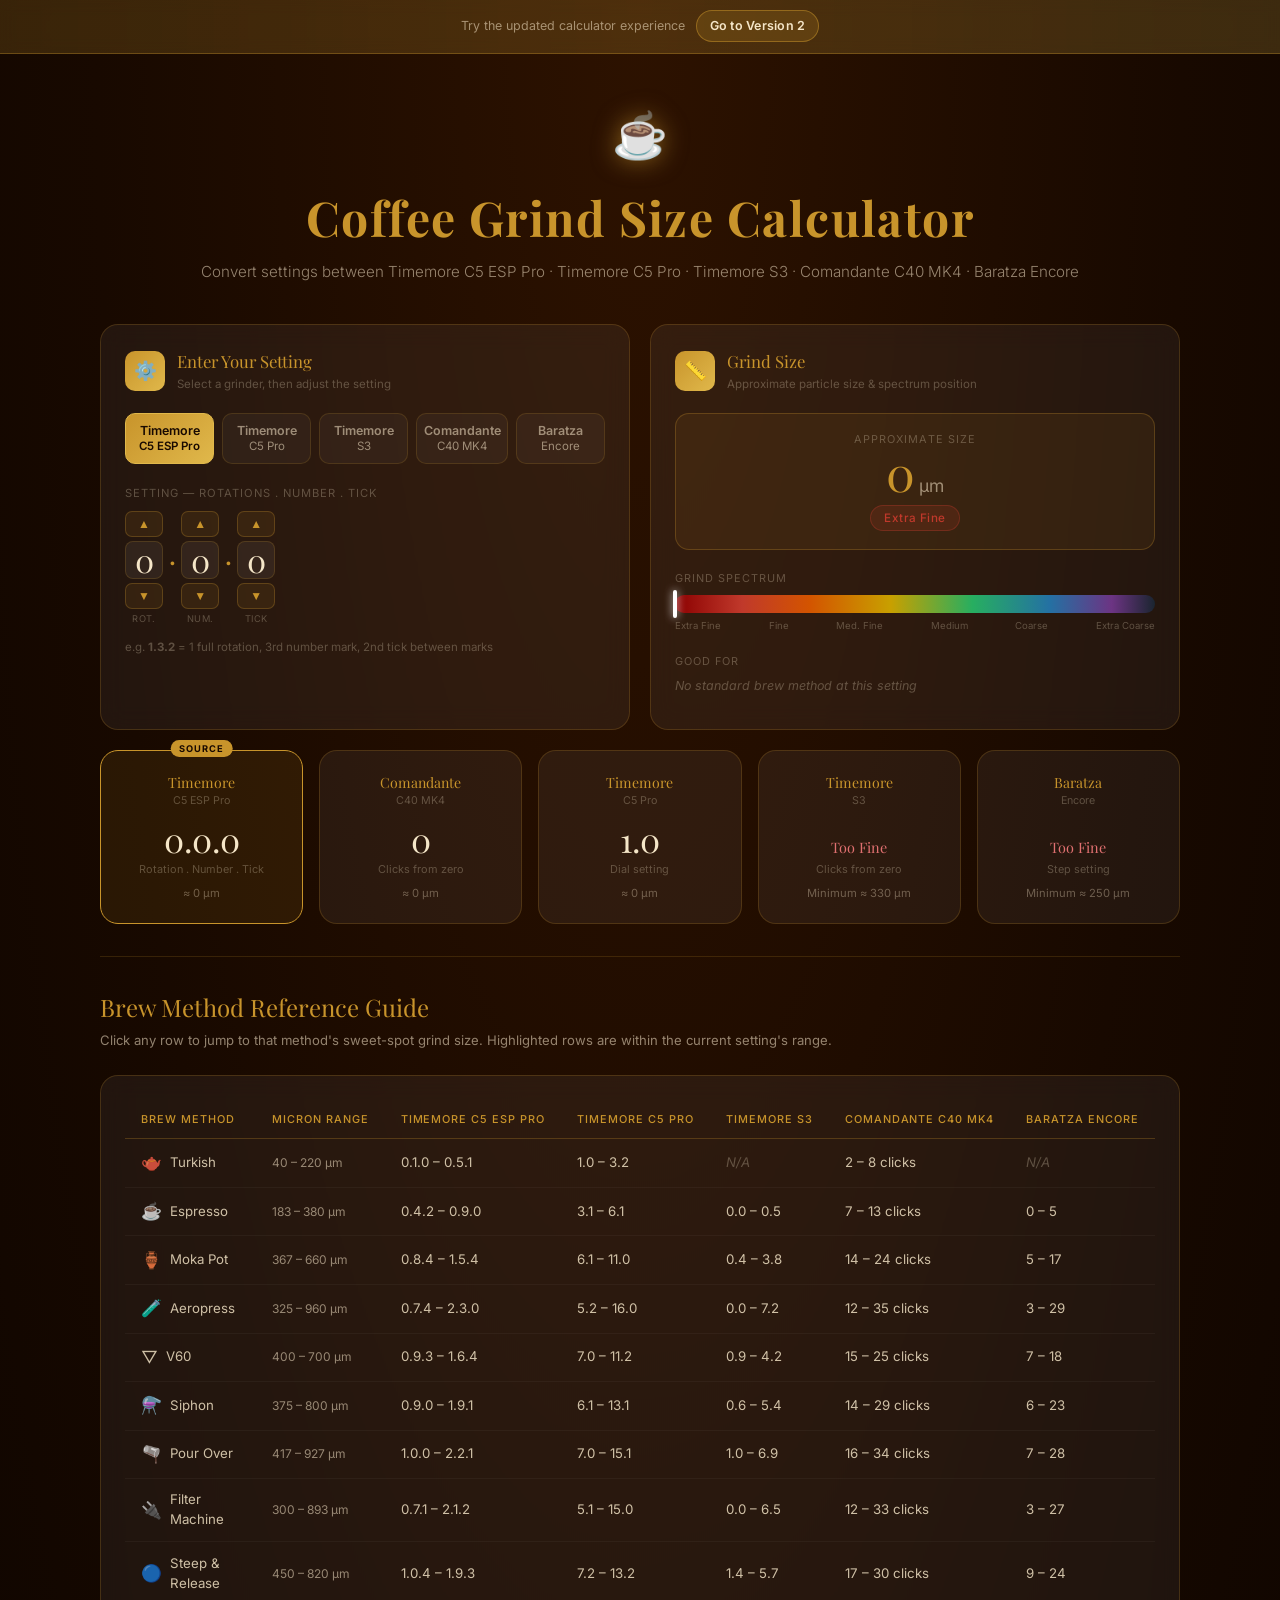
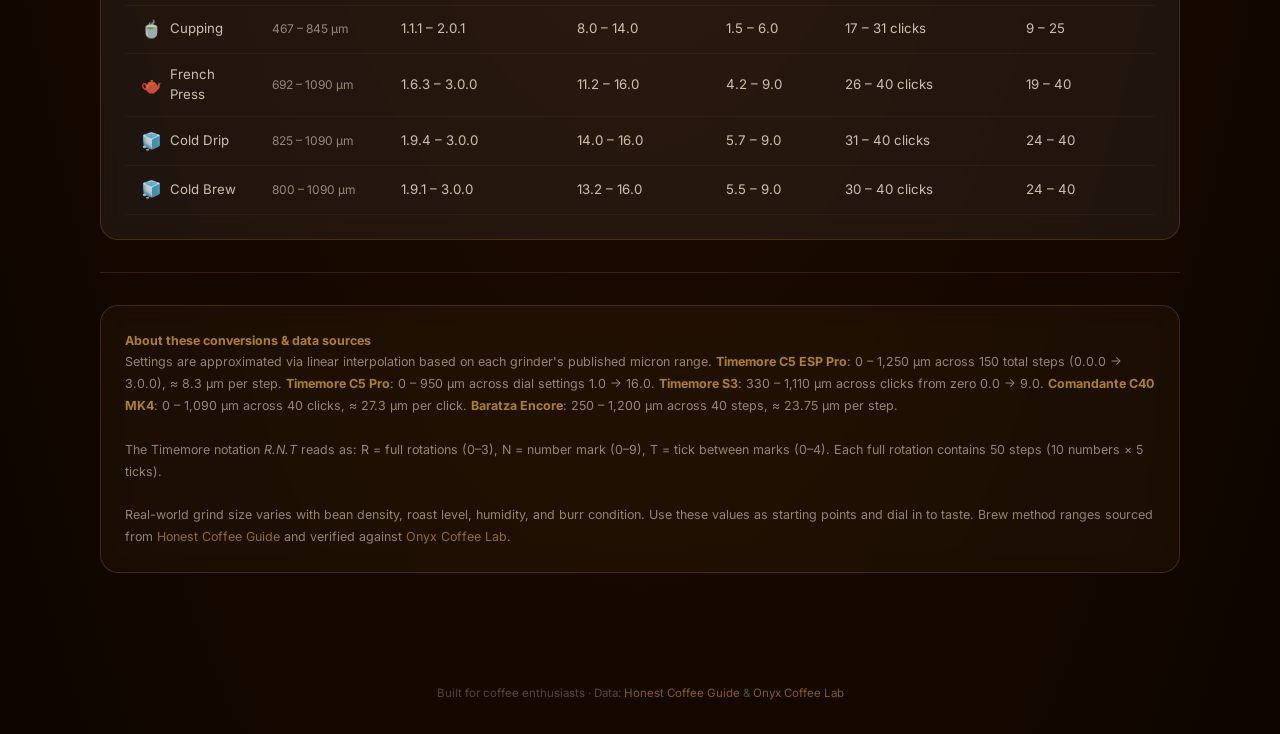
==== commit 2a414774: "Add sticky version banner to promote updated calculator experience" ====
--- a/index.html
+++ b/index.html
@@ -32,6 +32,40 @@
       min-height: 100vh;
       color: var(--cream);
       line-height: 1.5;
+    }
+
+    /* ── Version Banner ─────────────────────────────────────── */
+    .v2-banner {
+      position: sticky;
+      top: 0;
+      z-index: 1000;
+      display: flex;
+      justify-content: center;
+      align-items: center;
+      gap: 0.7rem;
+      padding: 0.65rem 1rem;
+      background: linear-gradient(90deg, rgba(200,148,43,0.2), rgba(224,184,75,0.2));
+      border-bottom: 1px solid rgba(200,148,43,0.35);
+      backdrop-filter: blur(8px);
+      font-size: 0.78rem;
+      color: var(--muted);
+    }
+    .v2-banner a {
+      display: inline-block;
+      padding: 0.35rem 0.8rem;
+      border-radius: 999px;
+      border: 1px solid rgba(200,148,43,0.5);
+      background: rgba(200,148,43,0.18);
+      color: var(--cream);
+      text-decoration: none;
+      font-weight: 600;
+      letter-spacing: 0.02em;
+      transition: all 0.2s ease;
+    }
+    .v2-banner a:hover {
+      background: rgba(200,148,43,0.32);
+      border-color: var(--gold);
+      color: #fff9ea;
     }
 
     /* ── Header ─────────────────────────────────────────────── */
@@ -506,6 +540,11 @@
   </style>
 </head>
 <body>
+
+<div class="v2-banner">
+  <span>Try the updated calculator experience</span>
+  <a href="v2/">Go to Version 2</a>
+</div>
 
 <header>
   <span class="header-icon">☕</span>
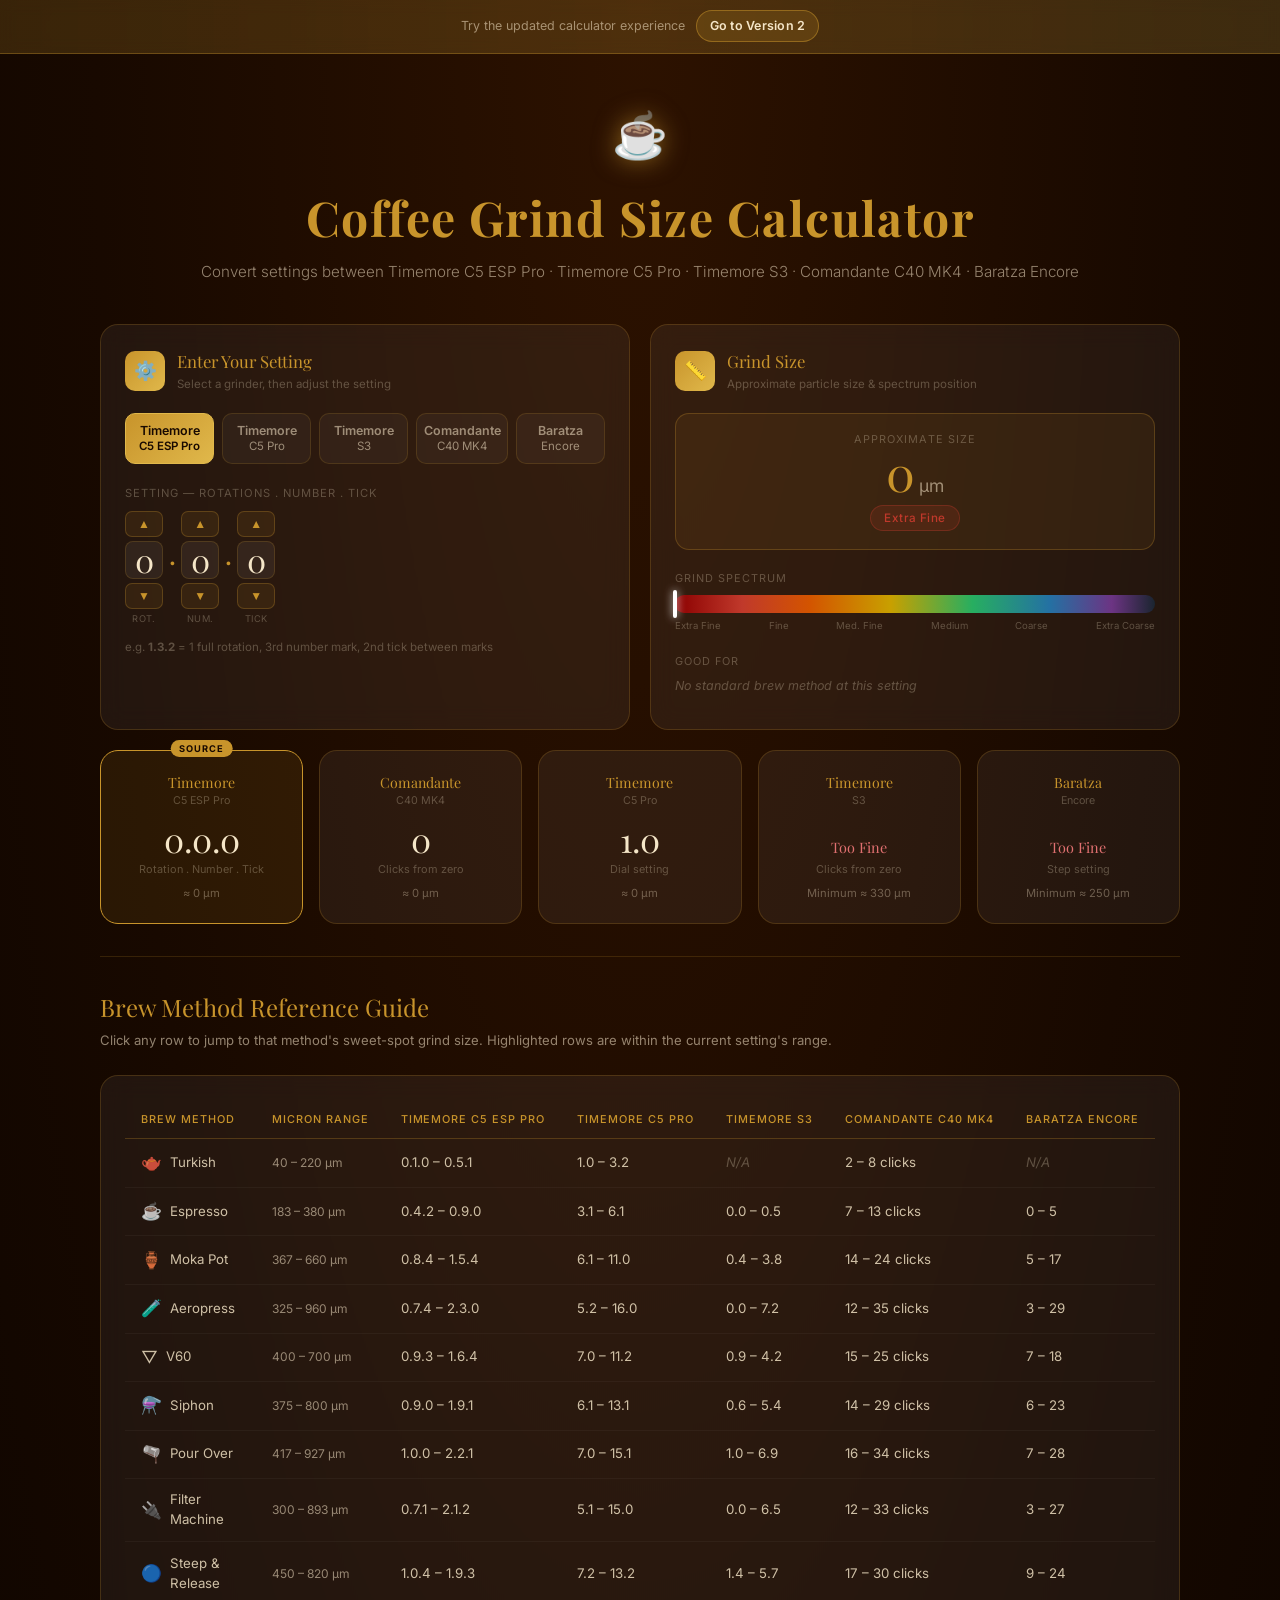
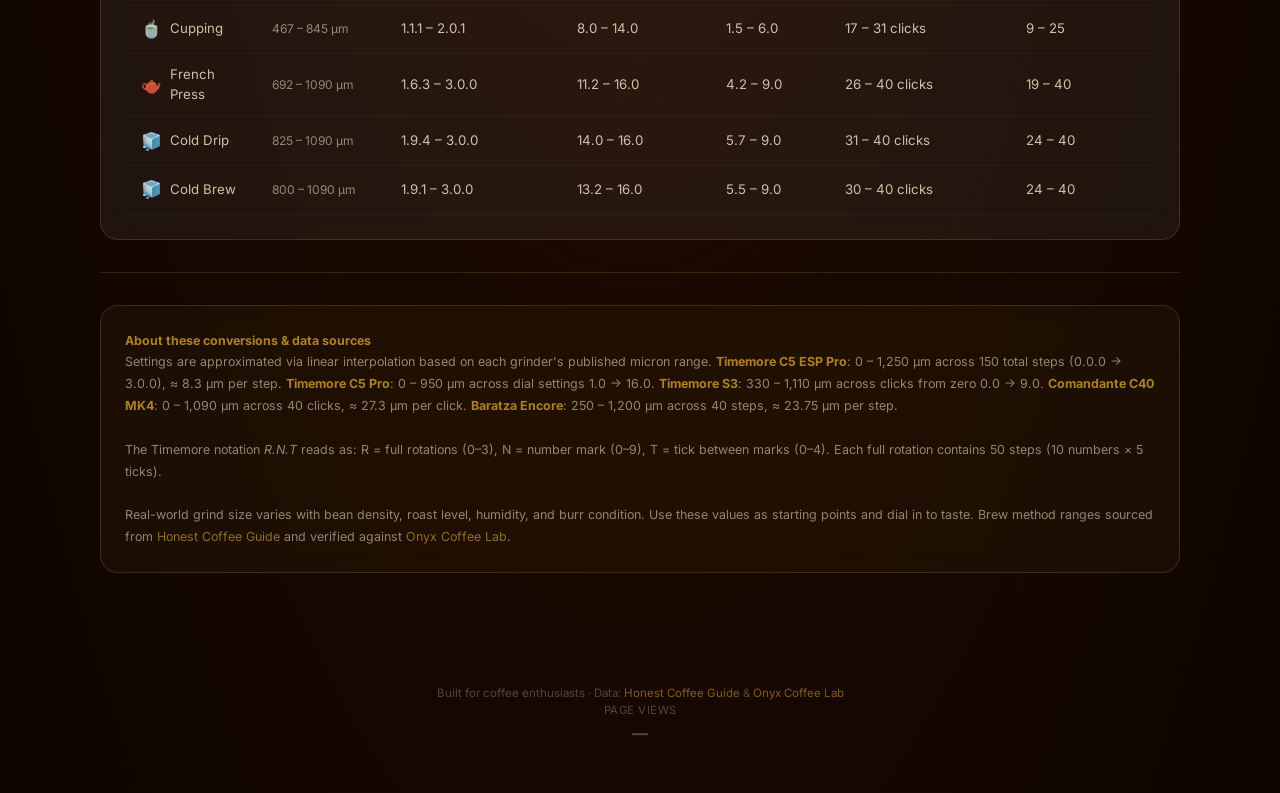
==== commit d610ccab: "Add visitor counter to footer with GoatCounter integration and style adjustments" ====
--- a/index.html
+++ b/index.html
@@ -529,6 +529,12 @@
       color: var(--faint);
     }
     footer a { color: rgba(200,148,43,0.6); text-decoration: none; }
+
+    .visit-counter{display:flex;justify-content:center;align-items:center;margin-bottom:16px}
+    .counter-item{display:flex;flex-direction:column;align-items:center;gap:2px}
+    .counter-label{font-size:.7rem;text-transform:uppercase;letter-spacing:.5px;color:var(--text2)}
+    .counter-value{font-size:1rem;font-weight:700;color:var(--accent)}
+
 
     /* ── Responsive tweaks ───────────────────────────────────── */
     @media (max-width: 440px) {
@@ -803,6 +809,9 @@
     Data: <a href="https://honestcoffeeguide.com" target="_blank" rel="noopener">Honest Coffee Guide</a>
     &amp; <a href="https://onyxcoffeelab.com/pages/grind-size-calculator" target="_blank" rel="noopener">Onyx Coffee Lab</a>
   </p>
+  <div class="visit-counter" id="visit-counter">
+    <span class="counter-item"><span class="counter-label">Page Views</span><span class="counter-value" id="total-views">—</span></span>
+  </div>
 </footer>
 
 <script>
@@ -1321,5 +1330,17 @@
 updateAll();
 </script>
 
+<script>
+  var defined = setInterval(function () {
+    if (window.goatcounter && window.goatcounter.visit_count) {
+      clearInterval(defined);
+
+      var el = document.getElementById('total-views');
+      if (el) el.textContent = window.goatcounter.count.length;
+    }
+  }, 100);
+</script>
+<script data-goatcounter="https://coffee-grind.goatcounter.com/count" async src="//gc.zgo.at/count.js"></script>
+
 </body>
 </html>
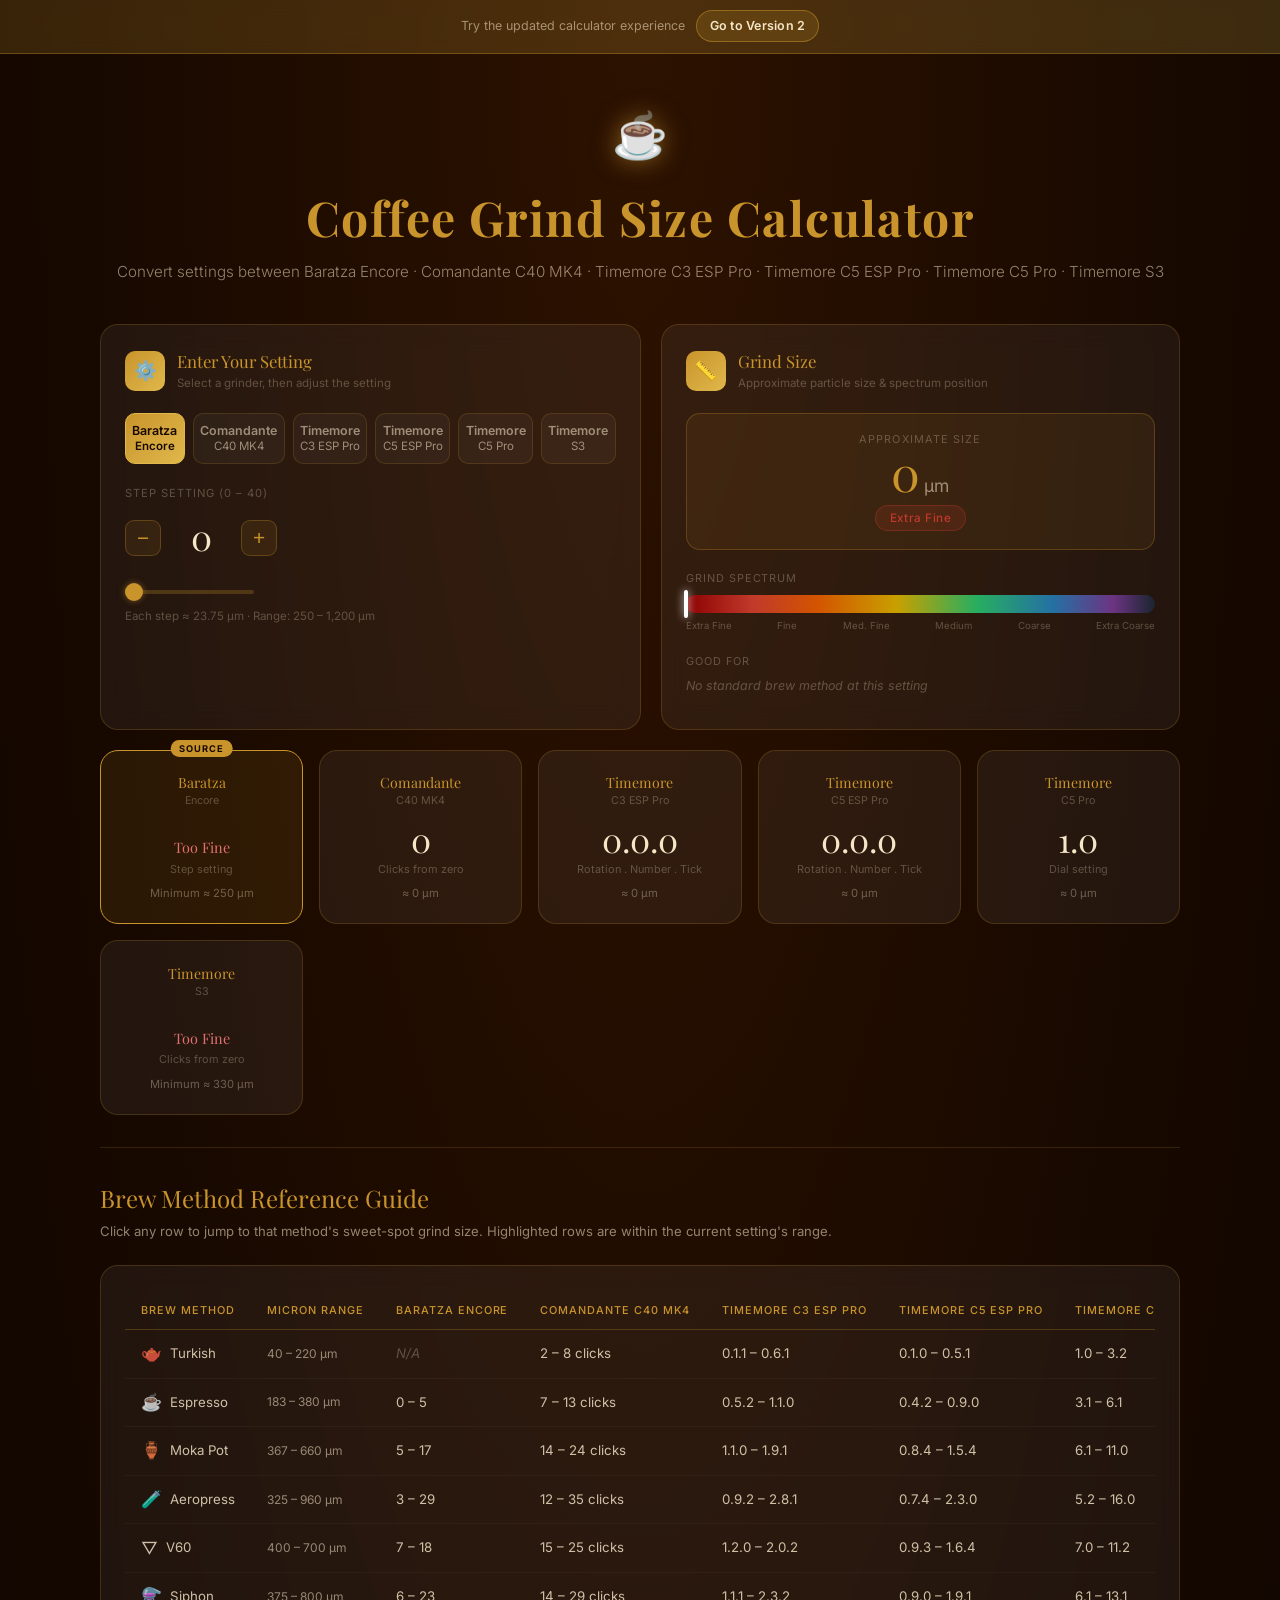
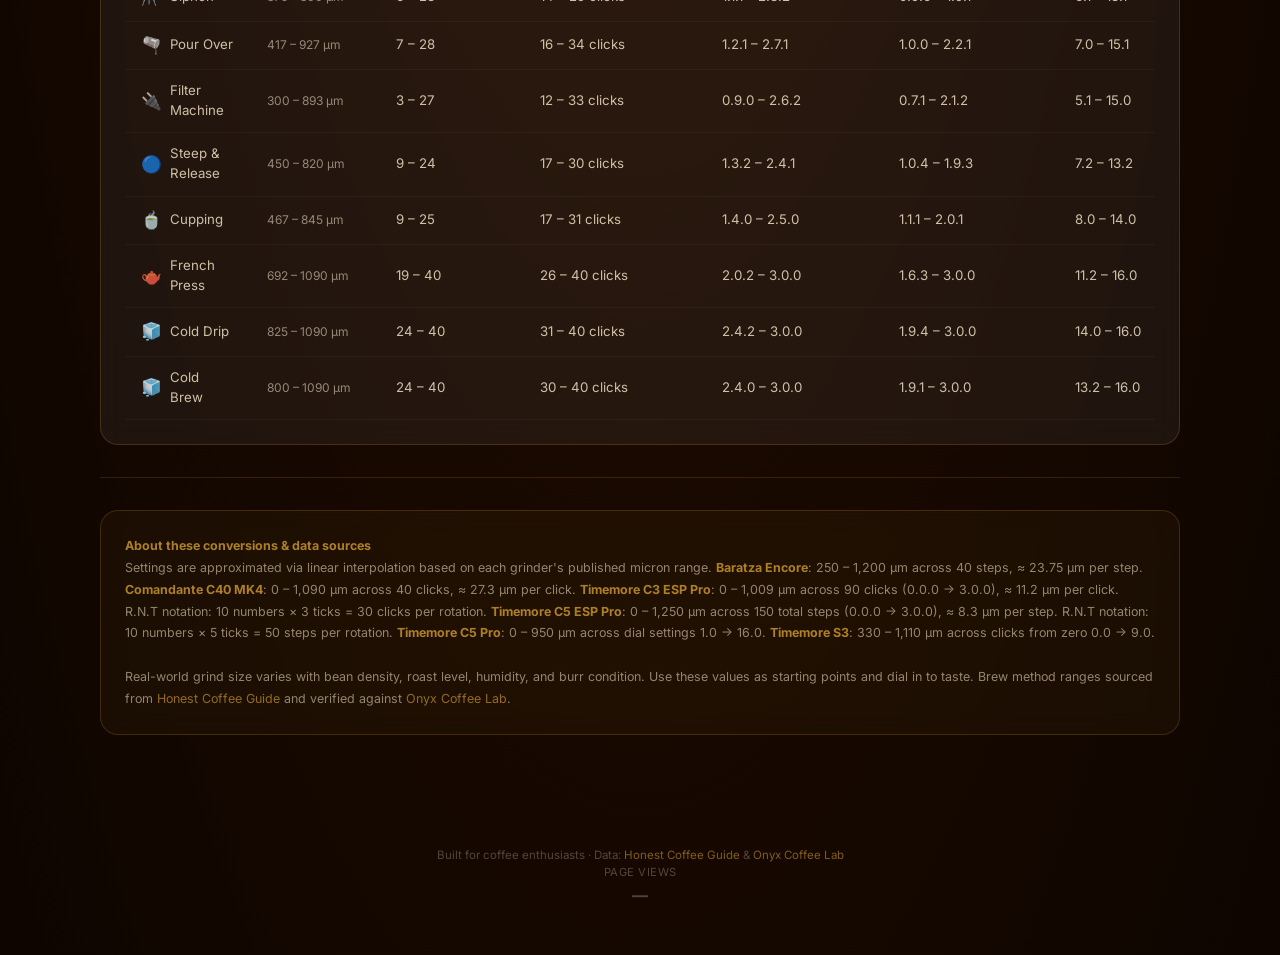
==== commit 8e55d7cc: "Add Timemore C3 ESP PRO grinder support to V1" ====
--- a/index.html
+++ b/index.html
@@ -555,7 +555,7 @@
 <header>
   <span class="header-icon">☕</span>
   <h1>Coffee Grind Size Calculator</h1>
-  <p>Convert settings between Timemore C5 ESP Pro · Timemore C5 Pro · Timemore S3 · Comandante C40 MK4 · Baratza Encore</p>
+  <p>Convert settings between Baratza Encore · Comandante C40 MK4 · Timemore C3 ESP Pro · Timemore C5 ESP Pro · Timemore C5 Pro · Timemore S3</p>
 </header>
 
 <main>
@@ -574,7 +574,16 @@
       </div>
 
       <div class="grinder-tabs">
-        <button class="g-tab active" id="tab-timemore" onclick="selectGrinder('timemore')">
+        <button class="g-tab active" id="tab-baratza" onclick="selectGrinder('baratza')">
+          <strong>Baratza</strong>Encore
+        </button>
+        <button class="g-tab" id="tab-comandante" onclick="selectGrinder('comandante')">
+          <strong>Comandante</strong>C40 MK4
+        </button>
+        <button class="g-tab" id="tab-c3esp" onclick="selectGrinder('c3esp')">
+          <strong>Timemore</strong>C3 ESP Pro
+        </button>
+        <button class="g-tab" id="tab-timemore" onclick="selectGrinder('timemore')">
           <strong>Timemore</strong>C5 ESP Pro
         </button>
         <button class="g-tab" id="tab-c5pro" onclick="selectGrinder('c5pro')">
@@ -583,16 +592,10 @@
         <button class="g-tab" id="tab-s3" onclick="selectGrinder('s3')">
           <strong>Timemore</strong>S3
         </button>
-        <button class="g-tab" id="tab-comandante" onclick="selectGrinder('comandante')">
-          <strong>Comandante</strong>C40 MK4
-        </button>
-        <button class="g-tab" id="tab-baratza" onclick="selectGrinder('baratza')">
-          <strong>Baratza</strong>Encore
-        </button>
       </div>
 
       <!-- Timemore Panel -->
-      <div class="panel active" id="panel-timemore">
+      <div class="panel" id="panel-timemore">
         <div class="input-label">Setting — Rotations . Number . Tick</div>
         <div class="tm-spinners">
           <div class="spinner-col">
@@ -657,8 +660,38 @@
         <p class="hint">Each click ≈ 27.3 μm · Red Clix upgrade halves each step to ~13.6 μm</p>
       </div>
 
+      <!-- Timemore C3 ESP Pro Panel -->
+      <div class="panel" id="panel-c3esp">
+        <div class="input-label">Setting — Rotations . Number . Tick</div>
+        <div class="tm-spinners">
+          <div class="spinner-col">
+            <button class="sp-btn" onclick="adjC3Spinner('r',1)">▲</button>
+            <div class="sp-val" id="sv-c3r">0</div>
+            <button class="sp-btn" onclick="adjC3Spinner('r',-1)">▼</button>
+            <div class="sp-lbl">Rot.</div>
+          </div>
+          <div class="dot-sep">.</div>
+          <div class="spinner-col">
+            <button class="sp-btn" onclick="adjC3Spinner('n',1)">▲</button>
+            <div class="sp-val" id="sv-c3n">0</div>
+            <button class="sp-btn" onclick="adjC3Spinner('n',-1)">▼</button>
+            <div class="sp-lbl">Num.</div>
+          </div>
+          <div class="dot-sep">.</div>
+          <div class="spinner-col">
+            <button class="sp-btn" onclick="adjC3Spinner('t',1)">▲</button>
+            <div class="sp-val" id="sv-c3t">0</div>
+            <button class="sp-btn" onclick="adjC3Spinner('t',-1)">▼</button>
+            <div class="sp-lbl">Tick</div>
+          </div>
+        </div>
+        <p class="hint" style="margin-top:0.8rem">
+          23.3 μm per click · 30 clicks per rotation · 3 rotations max (90 clicks)
+        </p>
+      </div>
+
       <!-- Baratza Panel -->
-      <div class="panel" id="panel-baratza">
+      <div class="panel active" id="panel-baratza">
         <div class="input-label">Step Setting (0 – 40)</div>
         <div class="num-ctrl">
           <button class="num-btn" onclick="adjSteps(-1)">−</button>
@@ -714,12 +747,12 @@
 
   <!-- ── Converted Settings ─────────────────────────────────── -->
   <div class="grid-3">
-    <div class="res-card source" id="rc-timemore">
-      <div class="res-brand">Timemore</div>
-      <div class="res-model">C5 ESP Pro</div>
-      <div class="res-setting" id="rv-timemore">0.0.0</div>
-      <div class="res-unit">Rotation . Number . Tick</div>
-      <div class="res-approx" id="ra-timemore">≈ 0 μm</div>
+    <div class="res-card source" id="rc-baratza">
+      <div class="res-brand">Baratza</div>
+      <div class="res-model">Encore</div>
+      <div class="res-setting" id="rv-baratza">0</div>
+      <div class="res-unit">Step setting</div>
+      <div class="res-approx" id="ra-baratza">≈ 250 μm</div>
     </div>
     <div class="res-card" id="rc-comandante">
       <div class="res-brand">Comandante</div>
@@ -727,6 +760,20 @@
       <div class="res-setting" id="rv-comandante">0</div>
       <div class="res-unit">Clicks from zero</div>
       <div class="res-approx" id="ra-comandante">≈ 0 μm</div>
+    </div>
+    <div class="res-card" id="rc-c3esp">
+      <div class="res-brand">Timemore</div>
+      <div class="res-model">C3 ESP Pro</div>
+      <div class="res-setting" id="rv-c3esp">0.0.0</div>
+      <div class="res-unit">Rotation . Number . Tick</div>
+      <div class="res-approx" id="ra-c3esp">≈ 0 μm</div>
+    </div>
+    <div class="res-card" id="rc-timemore">
+      <div class="res-brand">Timemore</div>
+      <div class="res-model">C5 ESP Pro</div>
+      <div class="res-setting" id="rv-timemore">0.0.0</div>
+      <div class="res-unit">Rotation . Number . Tick</div>
+      <div class="res-approx" id="ra-timemore">≈ 0 μm</div>
     </div>
     <div class="res-card" id="rc-c5pro">
       <div class="res-brand">Timemore</div>
@@ -742,13 +789,6 @@
       <div class="res-unit">Clicks from zero</div>
       <div class="res-approx" id="ra-s3">≈ 330 μm</div>
     </div>
-    <div class="res-card" id="rc-baratza">
-      <div class="res-brand">Baratza</div>
-      <div class="res-model">Encore</div>
-      <div class="res-setting" id="rv-baratza">0</div>
-      <div class="res-unit">Step setting</div>
-      <div class="res-approx" id="ra-baratza">≈ 250 μm</div>
-    </div>
   </div>
 
   <div class="divider"></div>
@@ -767,11 +807,12 @@
           <tr>
             <th>Brew Method</th>
             <th>Micron Range</th>
+            <th>Baratza Encore</th>
+            <th>Comandante C40 MK4</th>
+            <th>Timemore C3 ESP Pro</th>
             <th>Timemore C5 ESP Pro</th>
             <th>Timemore C5 Pro</th>
             <th>Timemore S3</th>
-            <th>Comandante C40 MK4</th>
-            <th>Baratza Encore</th>
           </tr>
         </thead>
         <tbody id="brew-tbody"></tbody>
@@ -786,13 +827,12 @@
     <p class="notes">
       <strong>About these conversions &amp; data sources</strong><br>
       Settings are approximated via linear interpolation based on each grinder's published micron range.
-      <strong>Timemore C5 ESP Pro</strong>: 0 – 1,250 μm across 150 total steps (0.0.0 → 3.0.0), ≈ 8.3 μm per step.
+      <strong>Baratza Encore</strong>: 250 – 1,200 μm across 40 steps, ≈ 23.75 μm per step.
+      <strong>Comandante C40 MK4</strong>: 0 – 1,090 μm across 40 clicks, ≈ 27.3 μm per click.
+      <strong>Timemore C3 ESP Pro</strong>: 0 – 1,009 μm across 90 clicks (0.0.0 → 3.0.0), ≈ 11.2 μm per click. R.N.T notation: 10 numbers × 3 ticks = 30 clicks per rotation.
+      <strong>Timemore C5 ESP Pro</strong>: 0 – 1,250 μm across 150 total steps (0.0.0 → 3.0.0), ≈ 8.3 μm per step. R.N.T notation: 10 numbers × 5 ticks = 50 steps per rotation.
       <strong>Timemore C5 Pro</strong>: 0 – 950 μm across dial settings 1.0 → 16.0.
-      <strong>Timemore S3</strong>: 330 – 1,110 μm across clicks from zero 0.0 → 9.0.
-      <strong>Comandante C40 MK4</strong>: 0 – 1,090 μm across 40 clicks, ≈ 27.3 μm per click.
-      <strong>Baratza Encore</strong>: 250 – 1,200 μm across 40 steps, ≈ 23.75 μm per step.<br><br>
-      The Timemore notation <em>R.N.T</em> reads as: R = full rotations (0–3), N = number mark (0–9), T = tick between marks (0–4).
-      Each full rotation contains 50 steps (10 numbers × 5 ticks).<br><br>
+      <strong>Timemore S3</strong>: 330 – 1,110 μm across clicks from zero 0.0 → 9.0.<br><br>
       Real-world grind size varies with bean density, roast level, humidity, and burr condition.
       Use these values as starting points and dial in to taste.
       Brew method ranges sourced from
@@ -840,6 +880,13 @@
   maxMicrons: 1110,
   get micronsPerStep() { return (this.maxMicrons - this.minMicrons) / (this.maxSetting - this.minSetting); }
 };
+const C3E = {
+  stepsPerRot: 30,   // 10 numbers × 3 ticks
+  maxRot: 3,
+  maxSteps: 90,
+  maxMicrons: 1009,
+  get micronsPerStep() { return this.maxMicrons / this.maxSteps; }  // ≈ 11.21
+};
 const CMD = {
   maxClicks: 40,
   maxMicrons: 1090,
@@ -871,15 +918,17 @@
     name: 'Turkish',        icon: '🫖',
     micronMin:  40, micronMax:  220,
     tm:  { lo: '0.1.0', hi: '0.5.1' },
+    c3esp: { lo: '0.1.1', hi: '0.6.1' },
     c5pro: { lo: '1.0', hi: '3.2' },
     s3: null,
     cmd: { lo: 2,   hi: 8   },
-    bar: null   // cannot grind fine enough
+    bar: null
   },
   {
     name: 'Espresso',       icon: '☕',
     micronMin: 183, micronMax:  380,
     tm:  { lo: '0.4.2', hi: '0.9.0' },
+    c3esp: { lo: '0.5.2', hi: '1.1.0' },
     c5pro: { lo: '3.1', hi: '6.1' },
     s3: { lo: '0.0', hi: '0.5' },
     cmd: { lo: 7,   hi: 13  },
@@ -889,6 +938,7 @@
     name: 'Moka Pot',       icon: '🏺',
     micronMin: 367, micronMax:  660,
     tm:  { lo: '0.8.4', hi: '1.5.4' },
+    c3esp: { lo: '1.1.0', hi: '1.9.1' },
     c5pro: { lo: '6.1', hi: '11.0' },
     s3: { lo: '0.4', hi: '3.8' },
     cmd: { lo: 14,  hi: 24  },
@@ -898,6 +948,7 @@
     name: 'Aeropress',      icon: '🧪',
     micronMin: 325, micronMax:  960,
     tm:  { lo: '0.7.4', hi: '2.3.0' },
+    c3esp: { lo: '0.9.2', hi: '2.8.1' },
     c5pro: { lo: '5.2', hi: '16.0' },
     s3: { lo: '0.0', hi: '7.2' },
     cmd: { lo: 12,  hi: 35  },
@@ -907,6 +958,7 @@
     name: 'V60',            icon: '▽',
     micronMin: 400, micronMax:  700,
     tm:  { lo: '0.9.3', hi: '1.6.4' },
+    c3esp: { lo: '1.2.0', hi: '2.0.2' },
     c5pro: { lo: '7.0', hi: '11.2' },
     s3: { lo: '0.9', hi: '4.2' },
     cmd: { lo: 15,  hi: 25  },
@@ -916,6 +968,7 @@
     name: 'Siphon',         icon: '⚗️',
     micronMin: 375, micronMax:  800,
     tm:  { lo: '0.9.0', hi: '1.9.1' },
+    c3esp: { lo: '1.1.1', hi: '2.3.2' },
     c5pro: { lo: '6.1', hi: '13.1' },
     s3: { lo: '0.6', hi: '5.4' },
     cmd: { lo: 14,  hi: 29  },
@@ -925,6 +978,7 @@
     name: 'Pour Over',      icon: '🫗',
     micronMin: 417, micronMax:  927,
     tm:  { lo: '1.0.0', hi: '2.2.1' },
+    c3esp: { lo: '1.2.1', hi: '2.7.1' },
     c5pro: { lo: '7.0', hi: '15.1' },
     s3: { lo: '1.0', hi: '6.9' },
     cmd: { lo: 16,  hi: 34  },
@@ -934,6 +988,7 @@
     name: 'Filter Machine', icon: '🔌',
     micronMin: 300, micronMax:  893,
     tm:  { lo: '0.7.1', hi: '2.1.2' },
+    c3esp: { lo: '0.9.0', hi: '2.6.2' },
     c5pro: { lo: '5.1', hi: '15.0' },
     s3: { lo: '0.0', hi: '6.5' },
     cmd: { lo: 12,  hi: 33  },
@@ -943,6 +998,7 @@
     name: 'Steep & Release',icon: '🔵',
     micronMin: 450, micronMax:  820,
     tm:  { lo: '1.0.4', hi: '1.9.3' },
+    c3esp: { lo: '1.3.2', hi: '2.4.1' },
     c5pro: { lo: '7.2', hi: '13.2' },
     s3: { lo: '1.4', hi: '5.7' },
     cmd: { lo: 17,  hi: 30  },
@@ -952,6 +1008,7 @@
     name: 'Cupping',        icon: '🍵',
     micronMin: 467, micronMax:  845,
     tm:  { lo: '1.1.1', hi: '2.0.1' },
+    c3esp: { lo: '1.4.0', hi: '2.5.0' },
     c5pro: { lo: '8.0', hi: '14.0' },
     s3: { lo: '1.5', hi: '6.0' },
     cmd: { lo: 17,  hi: 31  },
@@ -961,6 +1018,7 @@
     name: 'French Press',   icon: '🫖',
     micronMin: 692, micronMax: 1090,
     tm:  { lo: '1.6.3', hi: '3.0.0' },
+    c3esp: { lo: '2.0.2', hi: '3.0.0' },
     c5pro: { lo: '11.2', hi: '16.0' },
     s3: { lo: '4.2', hi: '9.0' },
     cmd: { lo: 26,  hi: 40  },
@@ -970,6 +1028,7 @@
     name: 'Cold Drip',      icon: '🧊',
     micronMin: 825, micronMax: 1090,
     tm:  { lo: '1.9.4', hi: '3.0.0' },
+    c3esp: { lo: '2.4.2', hi: '3.0.0' },
     c5pro: { lo: '14.0', hi: '16.0' },
     s3: { lo: '5.7', hi: '9.0' },
     cmd: { lo: 31,  hi: 40  },
@@ -979,6 +1038,7 @@
     name: 'Cold Brew',      icon: '🧊',
     micronMin: 800, micronMax: 1090,
     tm:  { lo: '1.9.1', hi: '3.0.0' },
+    c3esp: { lo: '2.4.0', hi: '3.0.0' },
     c5pro: { lo: '13.2', hi: '16.0' },
     s3: { lo: '5.5', hi: '9.0' },
     cmd: { lo: 30,  hi: 40  },
@@ -1003,6 +1063,18 @@
   return { r, n, t };
 }
 
+function c3eToMicrons(r, n, t) {
+  return (r * C3E.stepsPerRot + n * 3 + t) * C3E.micronsPerStep;
+}
+function micronsToC3e(µ) {
+  const steps = Math.round(Math.min(C3E.maxSteps, Math.max(0, µ / C3E.micronsPerStep)));
+  const r = Math.floor(steps / C3E.stepsPerRot);
+  const rem = steps % C3E.stepsPerRot;
+  const n = Math.floor(rem / 3);
+  const t = rem % 3;
+  return { r, n, t };
+}
+
 function cmdToMicrons(c)  { return c * CMD.micronsPerClick; }
 function micronsToCmd(µ)  { return Math.round(Math.min(CMD.maxClicks, Math.max(0, µ / CMD.micronsPerClick))); }
 
@@ -1034,12 +1106,13 @@
    APP STATE
 ═══════════════════════════════════════════════════════════════ */
 
-let activeGrinder = 'timemore';
+let activeGrinder = 'baratza';
 let currentMicrons = 0;
 
 // Per-grinder state
 const state = {
   timemore:   { r: 0, n: 0, t: 0 },
+  c3esp:      { r: 0, n: 0, t: 0 },
   c5pro:      { setting: 1 },
   s3:         { setting: 0 },
   comandante: { clicks: 0 },
@@ -1052,7 +1125,7 @@
 
 function selectGrinder(g) {
   activeGrinder = g;
-  ['timemore', 'c5pro', 's3', 'comandante', 'baratza'].forEach(id => {
+  ['baratza', 'comandante', 'c3esp', 'timemore', 'c5pro', 's3'].forEach(id => {
     document.getElementById('tab-'   + id).classList.toggle('active', id === g);
     document.getElementById('panel-' + id).classList.toggle('active', id === g);
     document.getElementById('rc-'    + id).classList.toggle('source', id === g);
@@ -1079,6 +1152,19 @@
   computeMicrons(); updateAll();
 }
 
+function adjC3Spinner(field, d) {
+  const s = state.c3esp;
+  if (field === 'r') s.r = clamp(s.r + d, 0, 3);
+  if (field === 'n') s.n = clamp(s.n + d, 0, 9);
+  if (field === 't') s.t = clamp(s.t + d, 0, 2);
+  // Cap at 3.0.0
+  if (s.r === 3) { s.n = 0; s.t = 0; }
+  document.getElementById('sv-c3r').textContent = s.r;
+  document.getElementById('sv-c3n').textContent = s.n;
+  document.getElementById('sv-c3t').textContent = s.t;
+  computeMicrons(); updateAll();
+}
+
 function adjClicks(d) {
   state.comandante.clicks = clamp(state.comandante.clicks + d, 0, 40);
   syncClicksUI();
@@ -1148,6 +1234,9 @@
   if (activeGrinder === 'timemore') {
     const { r, n, t } = state.timemore;
     currentMicrons = tmToMicrons(r, n, t);
+  } else if (activeGrinder === 'c3esp') {
+    const { r, n, t } = state.c3esp;
+    currentMicrons = c3eToMicrons(r, n, t);
   } else if (activeGrinder === 'c5pro') {
     currentMicrons = c5ProToMicrons(state.c5pro.setting);
   } else if (activeGrinder === 's3') {
@@ -1173,6 +1262,12 @@
     document.getElementById('sv-r').textContent = r;
     document.getElementById('sv-n').textContent = n;
     document.getElementById('sv-t').textContent = t;
+  } else if (activeGrinder === 'c3esp') {
+    const { r, n, t } = micronsToC3e(µ);
+    state.c3esp = { r, n, t };
+    document.getElementById('sv-c3r').textContent = r;
+    document.getElementById('sv-c3n').textContent = n;
+    document.getElementById('sv-c3t').textContent = t;
   } else if (activeGrinder === 'c5pro') {
     state.c5pro.setting = round1(micronsToC5Pro(µ));
     syncC5ProUI();
@@ -1227,6 +1322,17 @@
   document.getElementById('rv-timemore').textContent = tmStr(tm.r, tm.n, tm.t);
   document.getElementById('ra-timemore').textContent = `≈ ${tmµ} μm`;
 
+  // --- Timemore C3 ESP Pro
+  const c3e = micronsToC3e(µ);
+  const c3eµ = Math.round(c3eToMicrons(c3e.r, c3e.n, c3e.t));
+  if (µ > C3E.maxMicrons) {
+    document.getElementById('rv-c3esp').innerHTML = '<span class="oor">Max (3.0.0)</span>';
+    document.getElementById('ra-c3esp').textContent = '≈ 1,009 μm (max)';
+  } else {
+    document.getElementById('rv-c3esp').textContent = tmStr(c3e.r, c3e.n, c3e.t);
+    document.getElementById('ra-c3esp').textContent = `≈ ${c3eµ} μm`;
+  }
+
   // --- Timemore C5 Pro
   if (µ > C5P.maxMicrons) {
     document.getElementById('rv-c5pro').innerHTML = '<span class="oor">Max (16.0)</span>';
@@ -1290,6 +1396,10 @@
     const tr = document.createElement('tr');
     tr.onclick = () => jumpToMethod(m);
 
+    const c3espCell = m.c3esp
+      ? `${m.c3esp.lo} – ${m.c3esp.hi}`
+      : '<span class="na">N/A</span>';
+
     const c5ProCell = m.c5pro
       ? `${m.c5pro.lo} – ${m.c5pro.hi}`
       : '<span class="na">N/A</span>';
@@ -1305,11 +1415,12 @@
     tr.innerHTML = `
       <td><div class="meth-cell"><span class="meth-icon">${m.icon}</span><span>${m.name}</span></div></td>
       <td class="micron-range">${m.micronMin} – ${m.micronMax} μm</td>
+      <td>${barCell}</td>
+      <td>${m.cmd.lo} – ${m.cmd.hi} clicks</td>
+      <td>${c3espCell}</td>
       <td>${m.tm.lo} – ${m.tm.hi}</td>
       <td>${c5ProCell}</td>
       <td>${s3Cell}</td>
-      <td>${m.cmd.lo} – ${m.cmd.hi} clicks</td>
-      <td>${barCell}</td>
     `;
     tbody.appendChild(tr);
   });
@@ -1330,17 +1441,34 @@
 updateAll();
 </script>
 
-<script>
-  var defined = setInterval(function () {
-    if (window.goatcounter && window.goatcounter.visit_count) {
-      clearInterval(defined);
-
-      var el = document.getElementById('total-views');
-      if (el) el.textContent = window.goatcounter.count.length;
-    }
-  }, 100);
-</script>
-<script data-goatcounter="https://coffee-grind.goatcounter.com/count" async src="//gc.zgo.at/count.js"></script>
+  <!-- GoatCounter analytics & visitor counter -->
+  <script>
+    var defined = setInterval(function () {
+      if (window.goatcounter && window.goatcounter.visit_count) {
+        clearInterval(defined);
+
+        // var el = document.getElementById('total-views');
+        // if (el) el.textContent = window.goatcounter.count.length;
+
+        let r = new XMLHttpRequest();
+        r.addEventListener('load', function() {
+            var el = document.getElementById('total-views');
+            if (el) el.textContent = JSON.parse(this.responseText).count
+        })
+
+        // Should be exact (encoded) path as it appears in the UI. This uses
+        // GoatCounter's count.js
+        let path = window.goatcounter.get_data()['p']
+        // Or alternatively, do it manually. Will return HTTP status 404 if the
+        // path is not found).
+        //let path = location.pathname
+
+        r.open('GET', 'https://coffee-grind.goatcounter.com/counter/' + encodeURIComponent(path) + '.json')
+        r.send()
+      }
+    }, 100);
+  </script>
+  <script data-goatcounter="https://coffee-grind.goatcounter.com/count" async src="//gc.zgo.at/count.js"></script>
 
 </body>
 </html>
